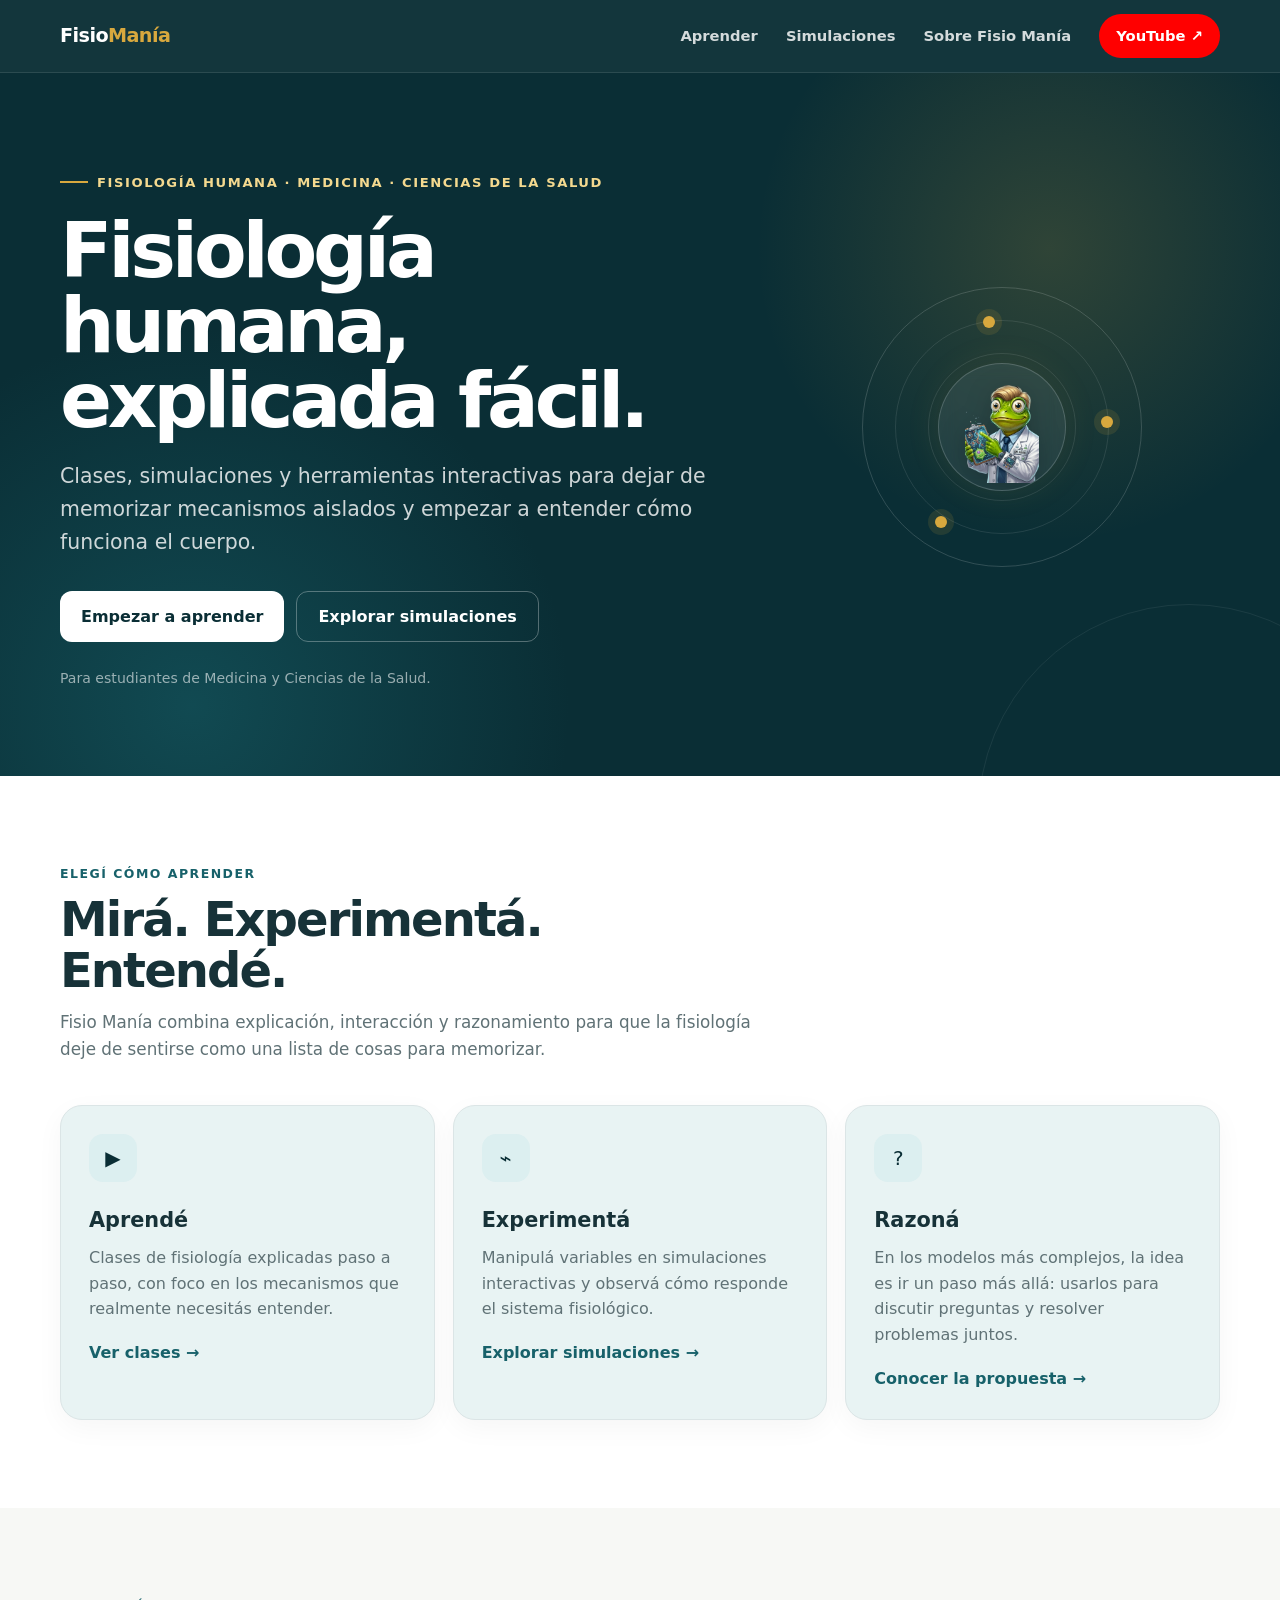
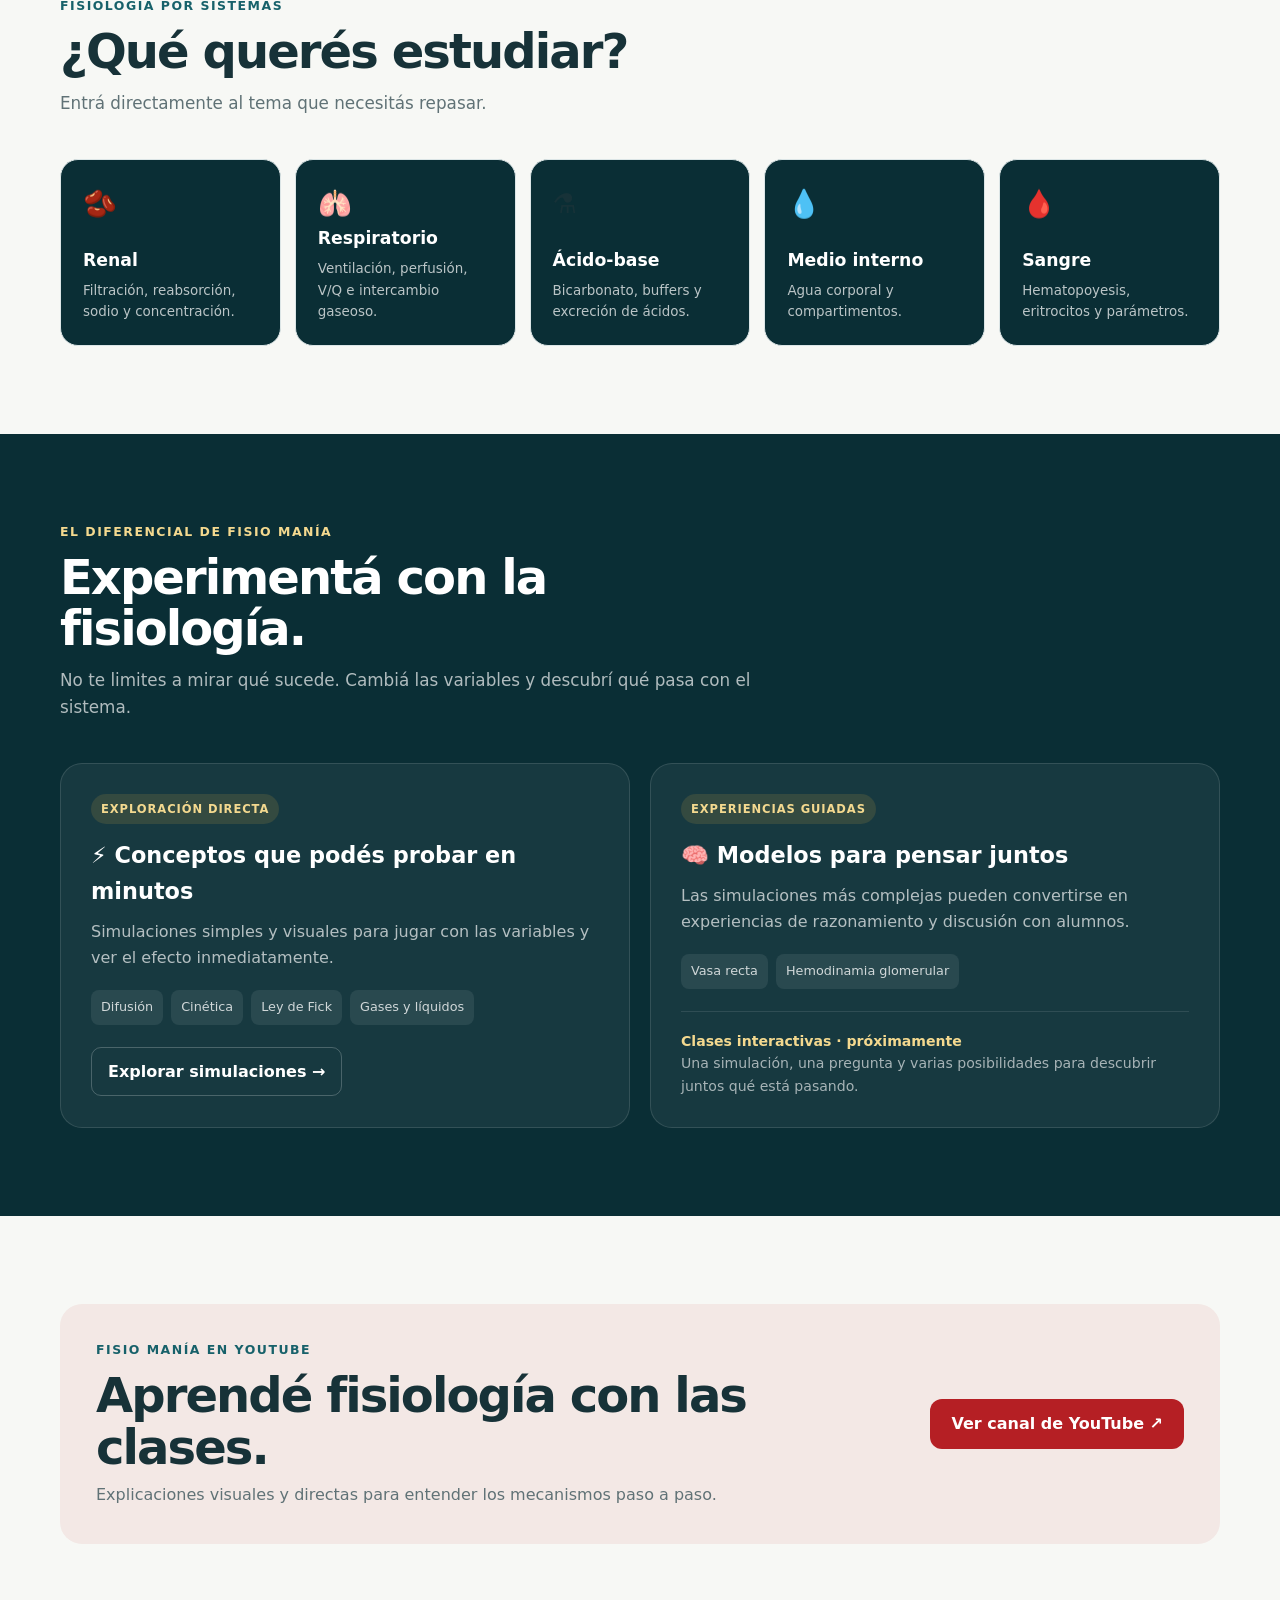
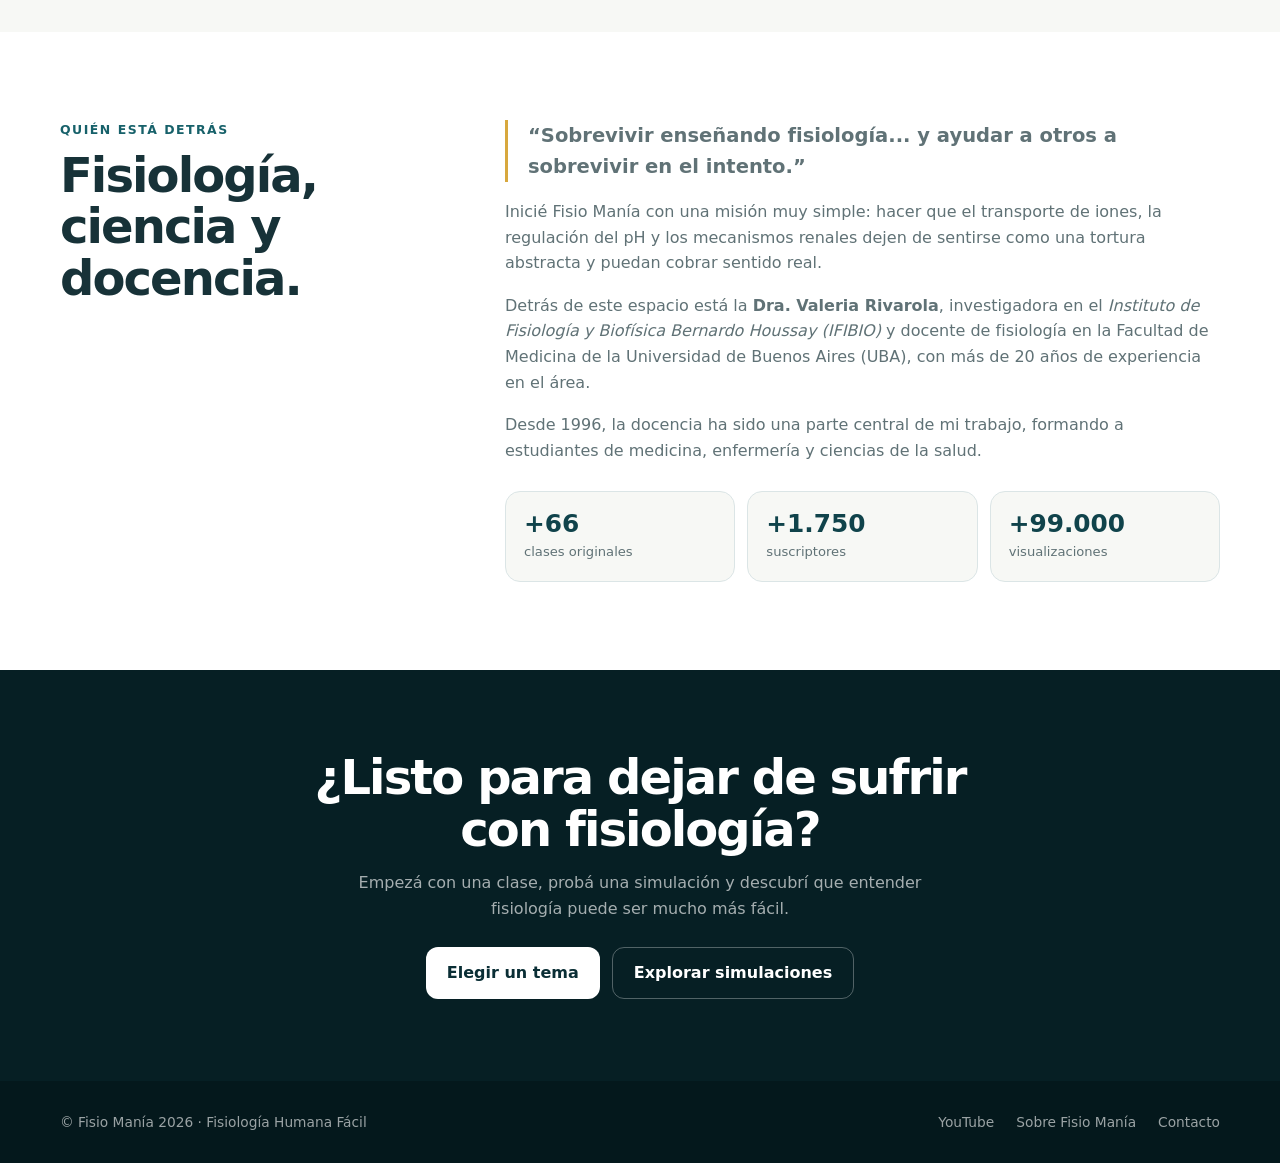
==== index.html @ 417d6858 "Update index.html" ====
<!DOCTYPE html>
<html lang="es">
<head>
    <meta charset="UTF-8">
    <meta name="viewport" content="width=device-width, initial-scale=1.0">
    <meta name="description" content="Fisio Manía: fisiología humana explicada fácil. Clases, simulaciones interactivas y recursos para estudiantes de Medicina y Ciencias de la Salud.">
    <meta name="theme-color" content="#0a2e35">
    <link rel="canonical" href="https://fisiomania.com.ar/index.html">
    <link rel="icon" type="image/x-icon" href="assets/favicon.ico">
    <title>Fisio Manía | Fisiología Humana Fácil</title>

    <style>
        :root {
            --teal-950: #061f24;
            --teal-900: #0a2e35;
            --teal-800: #10434b;
            --teal-700: #17616a;
            --teal-100: #dceff0;
            --cream: #f7f8f5;
            --white: #ffffff;
            --ink: #173238;
            --muted: #607276;
            --line: #dbe5e6;
            --accent: #d8a83e;
            --accent-soft: #f6e8bf;
            --radius: 22px;
            --shadow: 0 16px 45px rgba(6,31,36,.10);
        }

        * { box-sizing: border-box; }

        html { scroll-behavior: smooth; }

        body {
            margin: 0;
            font-family: Inter, ui-sans-serif, system-ui, -apple-system, BlinkMacSystemFont, "Segoe UI", sans-serif;
            color: var(--ink);
            background: var(--cream);
            line-height: 1.6;
        }

        a { color: inherit; text-decoration: none; }

        img {
            display: block;
            max-width: 100%;
            height: auto;
        }

        .container {
            width: min(1160px, calc(100% - 40px));
            margin-inline: auto;
        }

        /* NAV */
        .nav {
            position: sticky;
            top: 0;
            z-index: 100;
            background: rgba(10,46,53,.96);
            border-bottom: 1px solid rgba(255,255,255,.10);
            backdrop-filter: blur(12px);
        }

        .nav-inner {
            min-height: 72px;
            display: flex;
            align-items: center;
            justify-content: space-between;
            gap: 24px;
        }

        .brand {
            color: white;
            font-size: 1.2rem;
            font-weight: 800;
            letter-spacing: -.03em;
        }

        .brand span { color: var(--accent); }

        .nav-links {
            display: flex;
            align-items: center;
            gap: 28px;
            color: rgba(255,255,255,.82);
            font-size: .92rem;
            font-weight: 600;
        }

        .nav-links a:hover { color: white; }

        .nav-cta {
            padding: 10px 17px;
    border-radius: 999px;
    background: #FF0000;
    color: white !important;
    font-weight: 700;
        }

        .nav-toggle {
            display: none;
            border: 1px solid rgba(255,255,255,.25);
            background: transparent;
            color: white;
            border-radius: 10px;
            padding: 8px 12px;
            font-weight: 700;
            cursor: pointer;
        }

        /* HERO */
        .hero {
            position: relative;
            overflow: hidden;
            color: white;
            background:
                radial-gradient(circle at 82% 25%, rgba(216,168,62,.18), transparent 25%),
                radial-gradient(circle at 15% 90%, rgba(23,97,106,.55), transparent 30%),
                var(--teal-900);
            padding: 92px 0 86px;
        }

        .hero::after {
            content: "";
            position: absolute;
            width: 420px;
            height: 420px;
            border: 1px solid rgba(255,255,255,.07);
            border-radius: 50%;
            right: -120px;
            bottom: -250px;
        }

        .hero-grid {
            position: relative;
            z-index: 1;
            display: grid;
            grid-template-columns: 1.2fr .8fr;
            align-items: center;
            gap: 70px;
        }

        .eyebrow {
            display: inline-flex;
            align-items: center;
            gap: 9px;
            color: #f4d98f;
            font-size: .82rem;
            font-weight: 800;
            letter-spacing: .12em;
            text-transform: uppercase;
            margin-bottom: 20px;
        }

        .eyebrow::before {
            content: "";
            width: 28px;
            height: 2px;
            background: var(--accent);
        }

        h1 {
            margin: 0 0 22px;
            max-width: 720px;
            font-size: clamp(2.7rem, 6vw, 5.2rem);
            line-height: .98;
            letter-spacing: -.055em;
        }

        .hero-lead {
            max-width: 650px;
            margin: 0 0 32px;
            color: rgba(255,255,255,.80);
            font-size: clamp(1.05rem, 2vw, 1.28rem);
        }

        .hero-actions {
            display: flex;
            flex-wrap: wrap;
            gap: 12px;
        }

        .btn {
            display: inline-flex;
            justify-content: center;
            align-items: center;
            min-height: 48px;
            padding: 12px 21px;
            border-radius: 12px;
            font-weight: 800;
            transition: transform .2s ease, background .2s ease, border-color .2s ease;
        }

        .btn:hover { transform: translateY(-2px); }

        .btn-primary {
            background: white;
            color: var(--teal-900);
        }

        .btn-secondary {
            color: white;
            border: 1px solid rgba(255,255,255,.30);
        }

        .hero-note {
            margin-top: 25px;
            color: rgba(255,255,255,.58);
            font-size: .88rem;
        }

        .hero-visual {
            min-height: 310px;
            display: grid;
            place-items: center;
        }

        .hero-orbit {
            width: 280px;
            height: 280px;
            position: relative;
            border: 1px solid rgba(255,255,255,.16);
            border-radius: 50%;
            display: grid;
            place-items: center;
        }

        .hero-orbit::before,
        .hero-orbit::after {
            content: "";
            position: absolute;
            border: 1px solid rgba(255,255,255,.10);
            border-radius: 50%;
        }

        .hero-orbit::before { inset: 32px; }
        .hero-orbit::after { inset: 65px; }

        .hero-core {
            width: 128px;
            height: 128px;
            border-radius: 50%;
            display: grid;
            place-items: center;
            overflow: hidden;
            background: rgba(255,255,255,.08);
            border: 1px solid rgba(255,255,255,.18);
            backdrop-filter: blur(8px);
            box-shadow: 0 0 35px rgba(216,168,62,.10);
        }

        .hero-core img {
            width: 112px;
            height: 112px;
            object-fit: contain;
            object-position: 50% 42%;
            filter: drop-shadow(0 5px 12px rgba(0,0,0,.20));
        }

        .dot {
            position: absolute;
            width: 12px;
            height: 12px;
            border-radius: 50%;
            background: var(--accent);
            box-shadow: 0 0 0 7px rgba(216,168,62,.12);
        }

        .dot-1 { top: 28px; left: 120px; }
        .dot-2 { right: 28px; top: 128px; }
        .dot-3 { bottom: 38px; left: 72px; }

        /* SECTIONS */
        .section { padding: 88px 0; }

        .section-alt { background: white; }

        .section-head {
            max-width: 700px;
            margin-bottom: 42px;
        }

        .section-kicker {
            color: var(--teal-700);
            font-size: .78rem;
            font-weight: 900;
            letter-spacing: .12em;
            text-transform: uppercase;
            margin-bottom: 10px;
        }

        h2 {
            margin: 0 0 12px;
            font-size: clamp(2rem, 4vw, 3rem);
            line-height: 1.08;
            letter-spacing: -.04em;
        }

        .section-intro {
            margin: 0;
            color: var(--muted);
            font-size: 1.05rem;
        }

        /* THREE PATHS */
        .paths {
            display: grid;
            grid-template-columns: repeat(3, 1fr);
            gap: 18px;
        }

        .path {
            padding: 28px;
            border: 1px solid var(--line);
            background: #e8f3f3;
            border-radius: var(--radius);
            box-shadow: 0 8px 28px rgba(6,31,36,.04);
        }

        .path-icon {
            width: 48px;
            height: 48px;
            border-radius: 14px;
            display: grid;
            place-items: center;
            margin-bottom: 22px;
            background: var(--teal-100);
            color: var(--teal-900);
            font-size: 1.25rem;
        }

        .path h3 {
            margin: 0 0 8px;
            font-size: 1.3rem;
        }

        .path p {
            margin: 0 0 18px;
            color: var(--muted);
        }

        .text-link {
            color: var(--teal-700);
            font-weight: 800;
        }

        .text-link::after { content: "  →"; }

        /* TOPICS */
        .topic-grid {
            display: grid;
            grid-template-columns: repeat(5, 1fr);
            gap: 14px;
        }

        .topic {
            min-height: 170px;
            padding: 22px;
            display: flex;
            flex-direction: column;
            justify-content: flex-end;
            border-radius: 18px;
            border: 1px solid var(--line);
            background: #0a2e35;
            transition: transform .2s ease, border-color .2s ease;
        }

        .topic:hover {
            transform: translateY(-4px);
            border-color: var(--teal-700);
        }

        .topic-symbol {
            font-size: 1.7rem;
            margin-bottom: auto;
        }

       .topic h3 {
    margin: 0 0 5px;
    font-size: 1.08rem;
    color: white;
}

.topic p {
    margin: 0;
    color: rgba(255,255,255,.72);
    font-size: .84rem;
}
        /* SIMULATIONS */
        .sim-section {
            color: white;
            background: var(--teal-900);
        }

        .sim-section .section-kicker { color: #f4d98f; }
        .sim-section .section-intro { color: rgba(255,255,255,.68); }

        .sim-grid {
            display: grid;
            grid-template-columns: 1fr 1fr;
            gap: 20px;
        }

        .sim-panel {
            padding: 30px;
            border: 1px solid rgba(255,255,255,.12);
            border-radius: var(--radius);
            background: rgba(255,255,255,.055);
        }

        .sim-label {
            display: inline-block;
            margin-bottom: 14px;
            padding: 6px 10px;
            border-radius: 999px;
            background: rgba(216,168,62,.15);
            color: #f4d98f;
            font-size: .72rem;
            font-weight: 900;
            letter-spacing: .08em;
            text-transform: uppercase;
        }

        .sim-panel h3 { margin: 0 0 9px; font-size: 1.4rem; }

        .sim-panel p {
            color: rgba(255,255,255,.68);
            margin: 0 0 20px;
        }

        .sim-items {
            display: flex;
            flex-wrap: wrap;
            gap: 8px;
            margin-bottom: 22px;
        }

        .sim-item {
            padding: 7px 10px;
            border-radius: 8px;
            background: rgba(255,255,255,.08);
            color: rgba(255,255,255,.78);
            font-size: .8rem;
        }

        .sim-btn {
            display: inline-flex;
            padding: 11px 16px;
            border: 1px solid rgba(255,255,255,.22);
            border-radius: 10px;
            color: white;
            font-weight: 800;
        }

        .sim-btn:hover { background: rgba(255,255,255,.08); }

        .live-box {
            margin-top: 22px;
            padding-top: 18px;
            border-top: 1px solid rgba(255,255,255,.10);
            color: rgba(255,255,255,.62);
            font-size: .88rem;
        }

        .live-box strong { color: #f4d98f; }

        /* YOUTUBE */
        .youtube {
            display: grid;
            grid-template-columns: 1fr auto;
            align-items: center;
            gap: 30px;
            padding: 36px;
            border-radius: var(--radius);
            background: #f3e8e5;
        }

        .youtube h2 { margin-bottom: 8px; }

        .youtube p {
            margin: 0;
            color: var(--muted);
        }

        .yt-btn {
            background: #b51f24;
            color: white;
            white-space: nowrap;
        }

        /* ABOUT */
        .about-grid {
            display: grid;
            grid-template-columns: .7fr 1.3fr;
            gap: 60px;
            align-items: start;
        }

        .about-title {
            position: sticky;
            top: 110px;
        }

        .quote {
            margin: 0 0 22px;
            padding-left: 20px;
            border-left: 3px solid var(--accent);
            font-size: 1.22rem;
            font-weight: 700;
            color: var(--teal-900);
        }

        .about-copy p {
            color: var(--muted);
            margin: 0 0 17px;
        }

        .stats {
            display: grid;
            grid-template-columns: repeat(3, 1fr);
            gap: 12px;
            margin-top: 28px;
        }

        .stat {
            padding: 18px;
            border-radius: 15px;
            background: var(--cream);
            border: 1px solid var(--line);
        }

        .stat strong {
            display: block;
            color: var(--teal-800);
            font-size: 1.55rem;
            line-height: 1.1;
        }

        .stat span {
            color: var(--muted);
            font-size: .82rem;
        }

        /* FINAL CTA */
        .final-cta {
            padding: 82px 0;
            color: white;
            background: var(--teal-950);
            text-align: center;
        }

        .final-cta h2 { max-width: 720px; margin: 0 auto 14px; }

        .final-cta p {
            max-width: 600px;
            margin: 0 auto 26px;
            color: rgba(255,255,255,.64);
        }

        /* FOOTER */
        footer {
            padding: 30px 0;
            color: rgba(255,255,255,.60);
            background: #04181c;
            font-size: .86rem;
        }

        .footer-inner {
            display: flex;
            align-items: center;
            justify-content: space-between;
            gap: 20px;
        }

        .footer-links {
            display: flex;
            gap: 22px;
        }

        .footer-links a:hover { color: white; }

        @media (max-width: 950px) {
            .hero-grid { grid-template-columns: 1fr; gap: 30px; }
            .hero-visual { display: none; }
            .topic-grid { grid-template-columns: repeat(2, 1fr); }
            .about-grid { grid-template-columns: 1fr; gap: 30px; }
            .about-title { position: static; }
        }

        @media (max-width: 760px) {
            .container { width: min(100% - 28px, 1160px); }
            .nav-toggle { display: block; }
            .nav-links {
                display: none;
                position: absolute;
                left: 14px;
                right: 14px;
                top: 68px;
                padding: 16px;
                flex-direction: column;
                align-items: stretch;
                gap: 4px;
                border-radius: 16px;
                background: var(--teal-950);
                box-shadow: var(--shadow);
            }
            .nav-links.open { display: flex; }
            .nav-links a { padding: 12px; }
            .nav-cta { text-align: center; }
            .hero { padding: 68px 0; }
            .section { padding: 62px 0; }
            .paths, .sim-grid { grid-template-columns: 1fr; }
            .topic-grid { grid-template-columns: 1fr 1fr; }
            .youtube { grid-template-columns: 1fr; padding: 26px; }
            .stats { grid-template-columns: 1fr; }
            .footer-inner { flex-direction: column; text-align: center; }
            .footer-links { flex-wrap: wrap; justify-content: center; }
        }

        @media (max-width: 440px) {
            h1 { font-size: 2.65rem; }
            .topic-grid { grid-template-columns: 1fr; }
            .hero-actions { flex-direction: column; }
            .hero-actions .btn { width: 100%; }
        }

        @media (prefers-reduced-motion: reduce) {
            html { scroll-behavior: auto; }
            .btn, .topic { transition: none; }
        }
    </style>
</head>

<body id="page-top">

    <nav class="nav">
        <div class="container nav-inner">
            <a class="brand" href="#page-top">Fisio<span>Manía</span></a>

            <button class="nav-toggle" type="button" aria-expanded="false" aria-controls="navLinks">
                Menú
            </button>

            <div class="nav-links" id="navLinks">
                <a href="#aprender">Aprender</a>
                <a href="#simulaciones">Simulaciones</a>
                <a href="sobre-fisiomania.html">Sobre Fisio Manía</a>
                <a href="https://www.youtube.com/channel/UCHf85J5ad4OTphK9Aykw3cg" target="_blank" rel="noopener" class="nav-cta">YouTube ↗</a>
            </div>
        </div>
    </nav>

    <header class="hero">
        <div class="container hero-grid">
            <div>
                <div class="eyebrow">Fisiología humana · Medicina · Ciencias de la Salud</div>
                <h1>Fisiología humana, explicada fácil.</h1>
                <p class="hero-lead">
                    Clases, simulaciones y herramientas interactivas para dejar de memorizar mecanismos
                    aislados y empezar a entender cómo funciona el cuerpo.
                </p>

                <div class="hero-actions">
                    <a class="btn btn-primary" href="#aprender">Empezar a aprender</a>
                    <a class="btn btn-secondary" href="simulaciones.html">Explorar simulaciones</a>
                </div>

                <div class="hero-note">Para estudiantes de Medicina y Ciencias de la Salud.</div>
            </div>

            <div class="hero-visual" aria-hidden="true">
                <div class="hero-orbit">
                    <span class="dot dot-1"></span>
                    <span class="dot dot-2"></span>
                    <span class="dot dot-3"></span>
                    <div class="hero-core"><img src="assets/img/logo rana sin fondo.png" alt="Rana de Fisio Manía"></div>
                </div>
            </div>
        </div>
    </header>

    <main>

        <section class="section section-alt" id="aprender">
            <div class="container">
                <div class="section-head">
                    <div class="section-kicker">Elegí cómo aprender</div>
                    <h2>Mirá. Experimentá. Entendé.</h2>
                    <p class="section-intro">
                        Fisio Manía combina explicación, interacción y razonamiento para que la fisiología
                        deje de sentirse como una lista de cosas para memorizar.
                    </p>
                </div>

                <div class="paths">
                    <article class="path">
                        <div class="path-icon">▶</div>
                        <h3>Aprendé</h3>
                        <p>Clases de fisiología explicadas paso a paso, con foco en los mecanismos que realmente necesitás entender.</p>
                        <a class="text-link" href="#clases">Ver clases</a>
                    </article>

                    <article class="path">
                        <div class="path-icon">⌁</div>
                        <h3>Experimentá</h3>
                        <p>Manipulá variables en simulaciones interactivas y observá cómo responde el sistema fisiológico.</p>
                        <a class="text-link" href="simulaciones.html">Explorar simulaciones</a>
                    </article>

                    <article class="path">
                        <div class="path-icon">?</div>
                        <h3>Razoná</h3>
                        <p>En los modelos más complejos, la idea es ir un paso más allá: usarlos para discutir preguntas y resolver problemas juntos.</p>
                        <a class="text-link" href="#interactivas">Conocer la propuesta</a>
                    </article>
                </div>
            </div>
        </section>

        <section class="section" id="temas">
            <div class="container">
                <div class="section-head">
                    <div class="section-kicker">Fisiología por sistemas</div>
                    <h2>¿Qué querés estudiar?</h2>
                    <p class="section-intro">Entrá directamente al tema que necesitás repasar.</p>
                </div>

                <div class="topic-grid">
                    <a class="topic" href="renal.html">
                        <div class="topic-symbol">🫘</div>
                        <h3>Renal</h3>
                        <p>Filtración, reabsorción, sodio y concentración.</p>
                    </a>

                    <a class="topic" href="respiratorio.html">
                        <div class="topic-symbol">🫁</div>
                        <h3>Respiratorio</h3>
                        <p>Ventilación, perfusión, V/Q e intercambio gaseoso.</p>
                    </a>

                    <a class="topic" href="regulacion-ph.html">
                        <div class="topic-symbol">⚗</div>
                        <h3>Ácido-base</h3>
                        <p>Bicarbonato, buffers y excreción de ácidos.</p>
                    </a>

                    <a class="topic" href="medio-interno.html">
                        <div class="topic-symbol">💧</div>
                        <h3>Medio interno</h3>
                        <p>Agua corporal y compartimentos.</p>
                    </a>

                    <a class="topic" href="sangre.html">
                        <div class="topic-symbol">🩸</div>
                        <h3>Sangre</h3>
                        <p>Hematopoyesis, eritrocitos y parámetros.</p>
                    </a>
                </div>
            </div>
        </section>

        <section class="section sim-section" id="simulaciones">
            <div class="container">
                <div class="section-head">
                    <div class="section-kicker">El diferencial de Fisio Manía</div>
                    <h2>Experimentá con la fisiología.</h2>
                    <p class="section-intro">
                        No te limites a mirar qué sucede. Cambiá las variables y descubrí qué pasa con el sistema.
                    </p>
                </div>

                <div class="sim-grid">
                    <article class="sim-panel">
                        <span class="sim-label">Exploración directa</span>
                        <h3>⚡ Conceptos que podés probar en minutos</h3>
                        <p>Simulaciones simples y visuales para jugar con las variables y ver el efecto inmediatamente.</p>

                        <div class="sim-items">
                            <span class="sim-item">Difusión</span>
                            <span class="sim-item">Cinética</span>
                            <span class="sim-item">Ley de Fick</span>
                            <span class="sim-item">Gases y líquidos</span>
                        </div>

                        <a class="sim-btn" href="simulaciones.html">Explorar simulaciones →</a>
                    </article>

                    <article class="sim-panel" id="interactivas">
                        <span class="sim-label">Experiencias guiadas</span>
                        <h3>🧠 Modelos para pensar juntos</h3>
                        <p>Las simulaciones más complejas pueden convertirse en experiencias de razonamiento y discusión con alumnos.</p>

                        <div class="sim-items">
                            <span class="sim-item">Vasa recta</span>
                            <span class="sim-item">Hemodinamia glomerular</span>
                        </div>

                        <div class="live-box">
                            <strong>Clases interactivas · próximamente</strong><br>
                            Una simulación, una pregunta y varias posibilidades para descubrir juntos qué está pasando.
                        </div>
                    </article>
                </div>
            </div>
        </section>

        <section class="section" id="clases">
            <div class="container">
                <div class="youtube">
                    <div>
                        <div class="section-kicker">Fisio Manía en YouTube</div>
                        <h2>Aprendé fisiología con las clases.</h2>
                        <p>Explicaciones visuales y directas para entender los mecanismos paso a paso.</p>
                    </div>
                    <a class="btn yt-btn" href="https://www.youtube.com/channel/UCHf85J5ad4OTphK9Aykw3cg" target="_blank" rel="noopener">
                        Ver canal de YouTube ↗
                    </a>
                </div>
            </div>
        </section>

        <section class="section section-alt" id="sobre-fisio">
            <div class="container about-grid">
                <div class="about-title">
                    <div class="section-kicker">Quién está detrás</div>
                    <h2>Fisiología, ciencia y docencia.</h2>
                </div>

                <div class="about-copy">
                    <p class="quote">
                        “Sobrevivir enseñando fisiología... y ayudar a otros a sobrevivir en el intento.”
                    </p>

                    <p>
                        Inicié Fisio Manía con una misión muy simple: hacer que el transporte de iones,
                        la regulación del pH y los mecanismos renales dejen de sentirse como una tortura abstracta
                        y puedan cobrar sentido real.
                    </p>

                    <p>
                        Detrás de este espacio está la <strong>Dra. Valeria Rivarola</strong>, investigadora
                        en el <em>Instituto de Fisiología y Biofísica Bernardo Houssay (IFIBIO)</em> y docente
                        de fisiología en la Facultad de Medicina de la Universidad de Buenos Aires (UBA),
                        con más de 20 años de experiencia en el área.
                    </p>

                    <p>
                        Desde 1996, la docencia ha sido una parte central de mi trabajo, formando a estudiantes
                        de medicina, enfermería y ciencias de la salud.
                    </p>

                    <div class="stats" aria-label="Fisio Manía en números">
                        <div class="stat">
                            <strong>+66</strong>
                            <span>clases originales</span>
                        </div>
                        <div class="stat">
                            <strong>+1.750</strong>
                            <span>suscriptores</span>
                        </div>
                        <div class="stat">
                            <strong>+99.000</strong>
                            <span>visualizaciones</span>
                        </div>
                    </div>
                </div>
            </div>
        </section>

        <section class="final-cta">
            <div class="container">
                <h2>¿Listo para dejar de sufrir con fisiología?</h2>
                <p>Empezá con una clase, probá una simulación y descubrí que entender fisiología puede ser mucho más fácil.</p>
                <div class="hero-actions" style="justify-content:center;">
                    <a class="btn btn-primary" href="#temas">Elegir un tema</a>
                    <a class="btn btn-secondary" href="simulaciones.html">Explorar simulaciones</a>
                </div>
            </div>
        </section>

    </main>

    <footer>
        <div class="container footer-inner">
            <div>© Fisio Manía 2026 · Fisiología Humana Fácil</div>
            <div class="footer-links">
                <a href="https://www.youtube.com/channel/UCHf85J5ad4OTphK9Aykw3cg" target="_blank" rel="noopener">YouTube</a>
                <a href="sobre-fisiomania.html">Sobre Fisio Manía</a>
                <a href="mailto:mariv@fmed.uba.ar">Contacto</a>
            </div>
        </div>
    </footer>

    <script>
        const toggle = document.querySelector('.nav-toggle');
        const links = document.querySelector('#navLinks');

        toggle.addEventListener('click', () => {
            const open = links.classList.toggle('open');
            toggle.setAttribute('aria-expanded', String(open));
        });

        links.querySelectorAll('a').forEach(link => {
            link.addEventListener('click', () => {
                links.classList.remove('open');
                toggle.setAttribute('aria-expanded', 'false');
            });
        });
    </script>

</body>
</html>
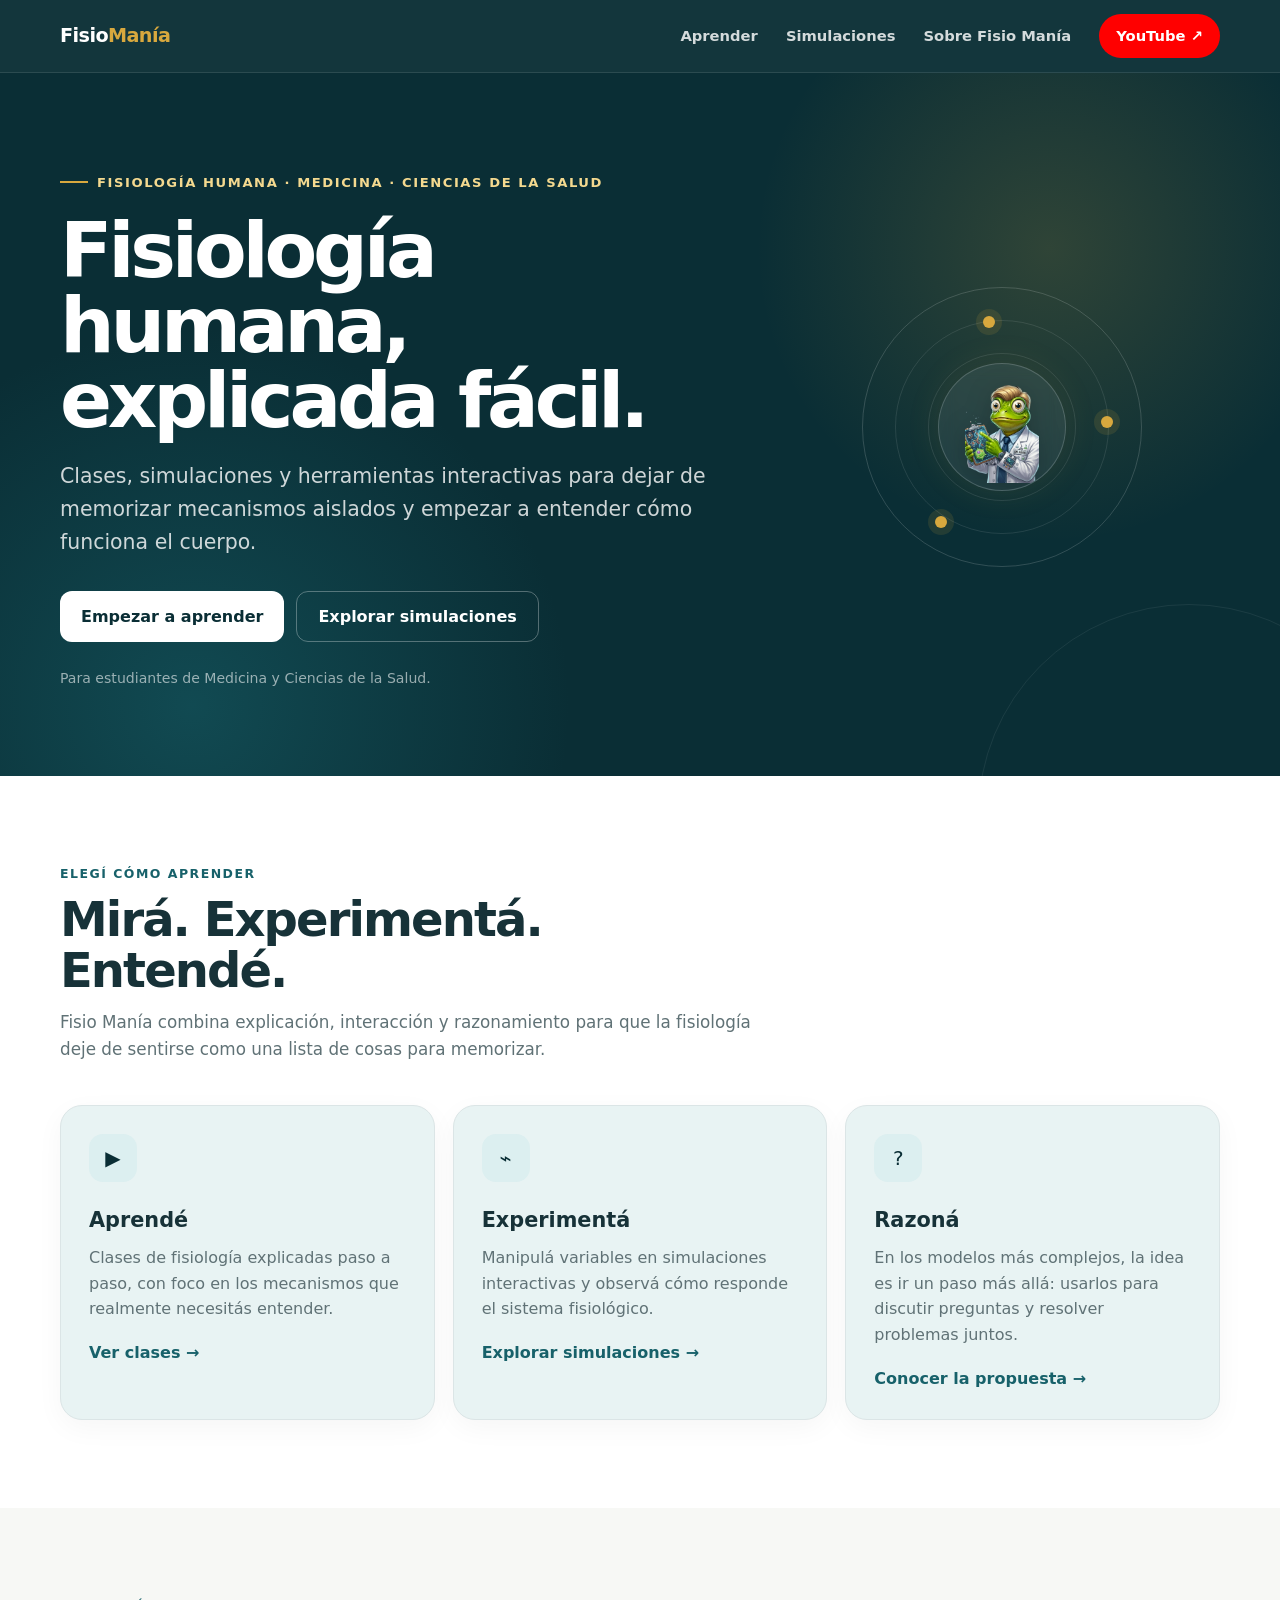
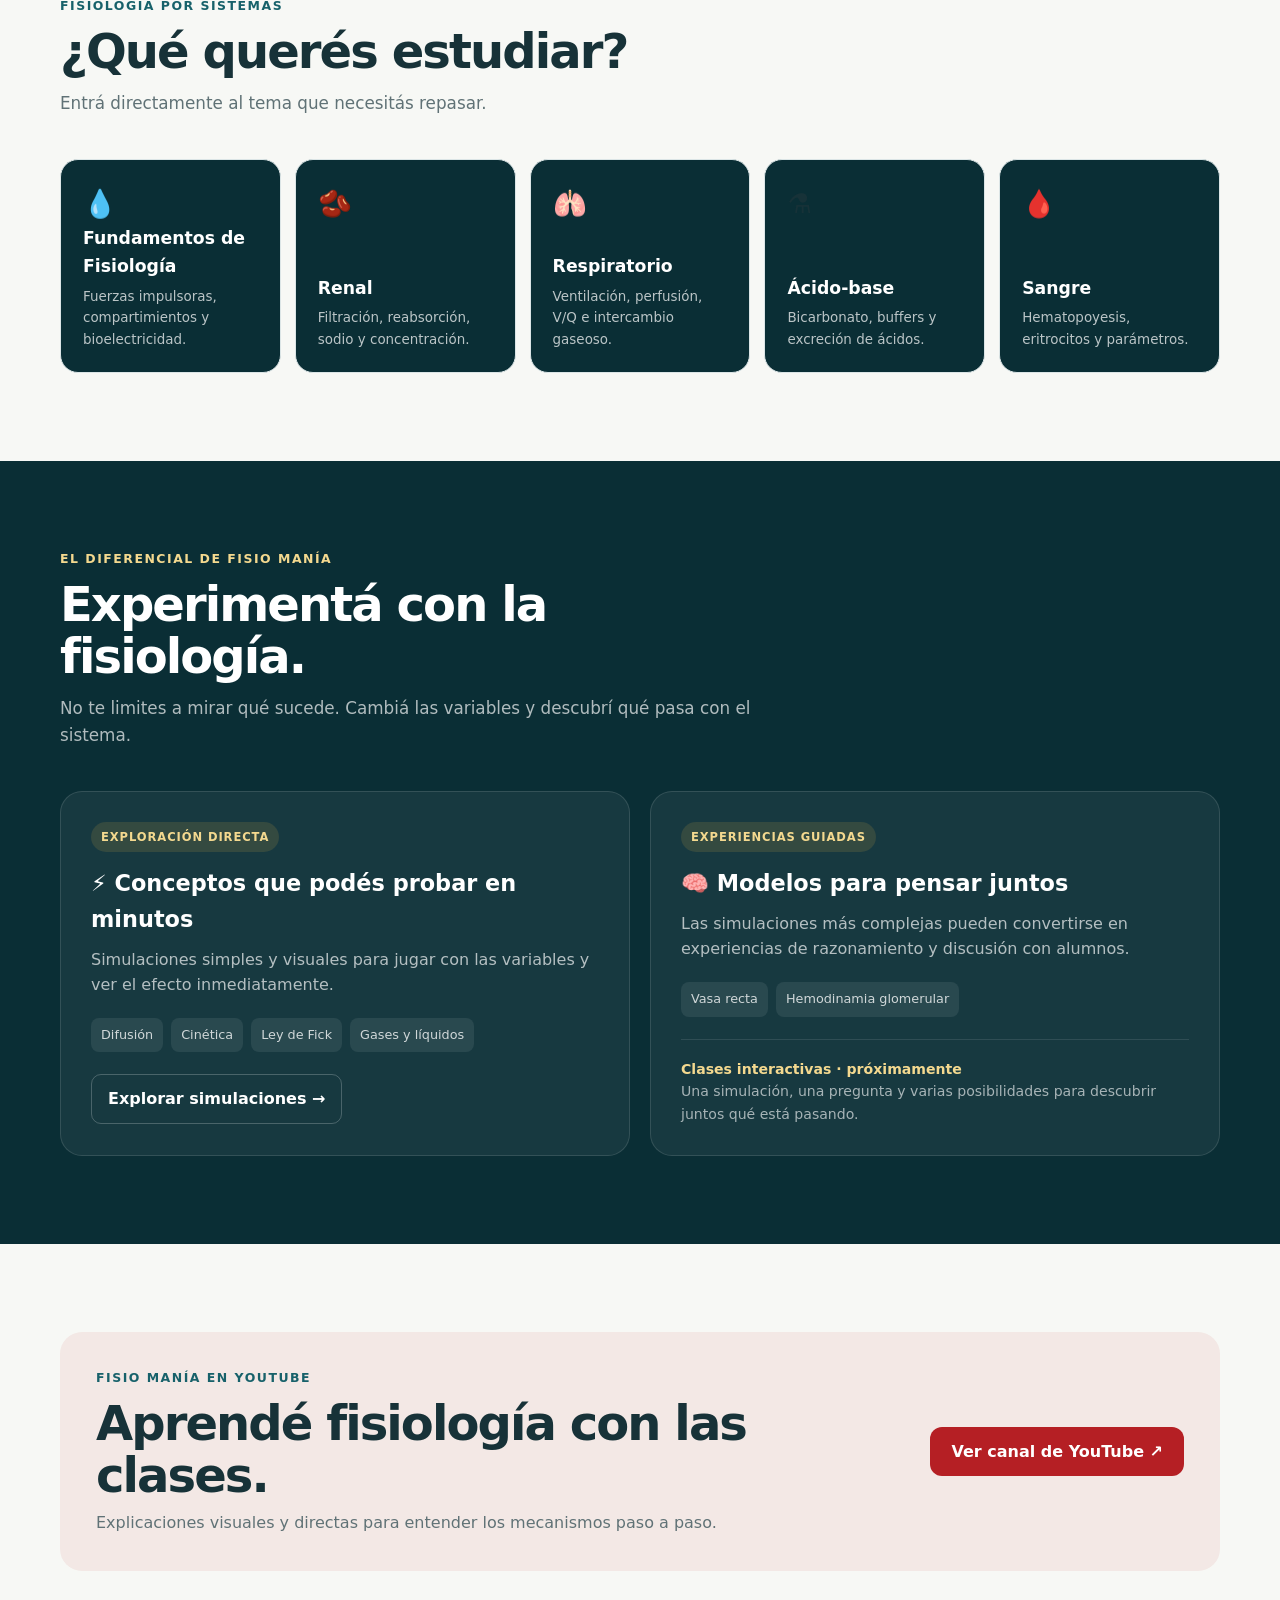
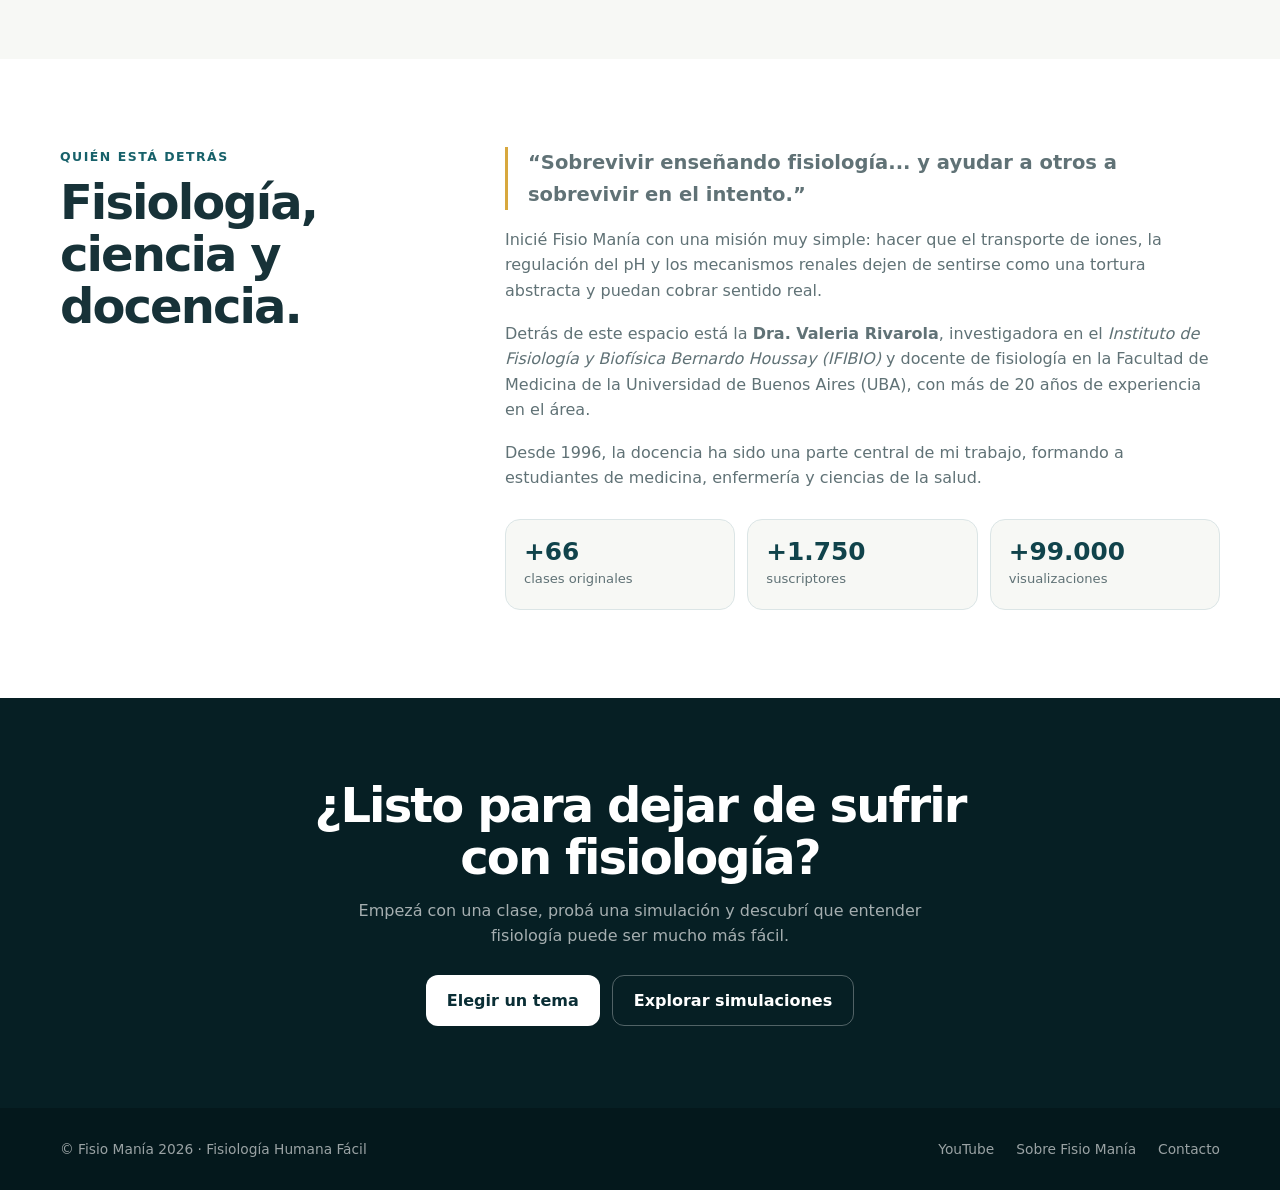
==== commit 8b76e648: "Update index.html" ====
--- a/index.html
+++ b/index.html
@@ -727,6 +727,13 @@
                 </div>
 
                 <div class="topic-grid">
+                    <a class="topic" href="medio-interno.html">
+                        <div class="topic-symbol">💧</div>
+                        <h3>Fundamentos de Fisiología</h3>
+                        <p>Fuerzas impulsoras, compartimientos y bioelectricidad.</p>
+                    </a>
+
+
                     <a class="topic" href="renal.html">
                         <div class="topic-symbol">🫘</div>
                         <h3>Renal</h3>
@@ -745,13 +752,7 @@
                         <p>Bicarbonato, buffers y excreción de ácidos.</p>
                     </a>
 
-                    <a class="topic" href="medio-interno.html">
-                        <div class="topic-symbol">💧</div>
-                        <h3>Medio interno</h3>
-                        <p>Agua corporal y compartimentos.</p>
-                    </a>
-
-                    <a class="topic" href="sangre.html">
+                                        <a class="topic" href="sangre.html">
                         <div class="topic-symbol">🩸</div>
                         <h3>Sangre</h3>
                         <p>Hematopoyesis, eritrocitos y parámetros.</p>
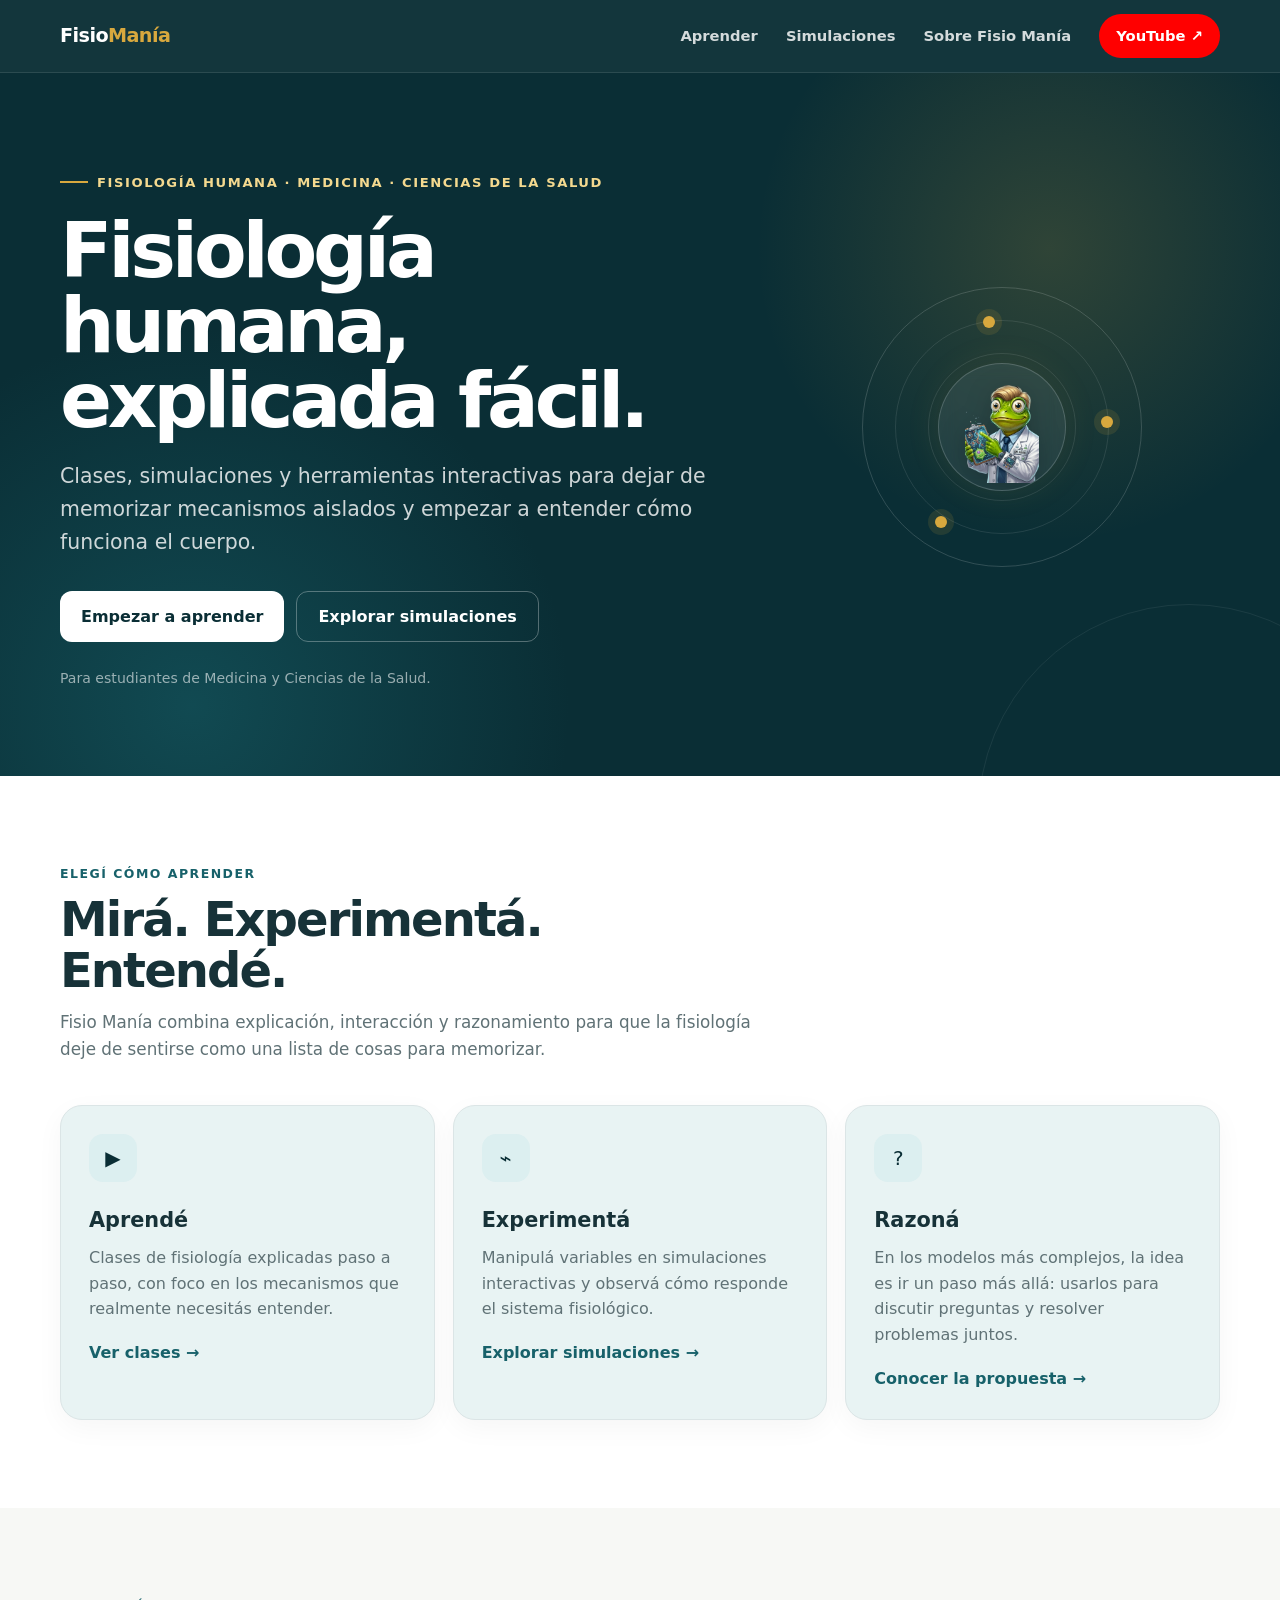
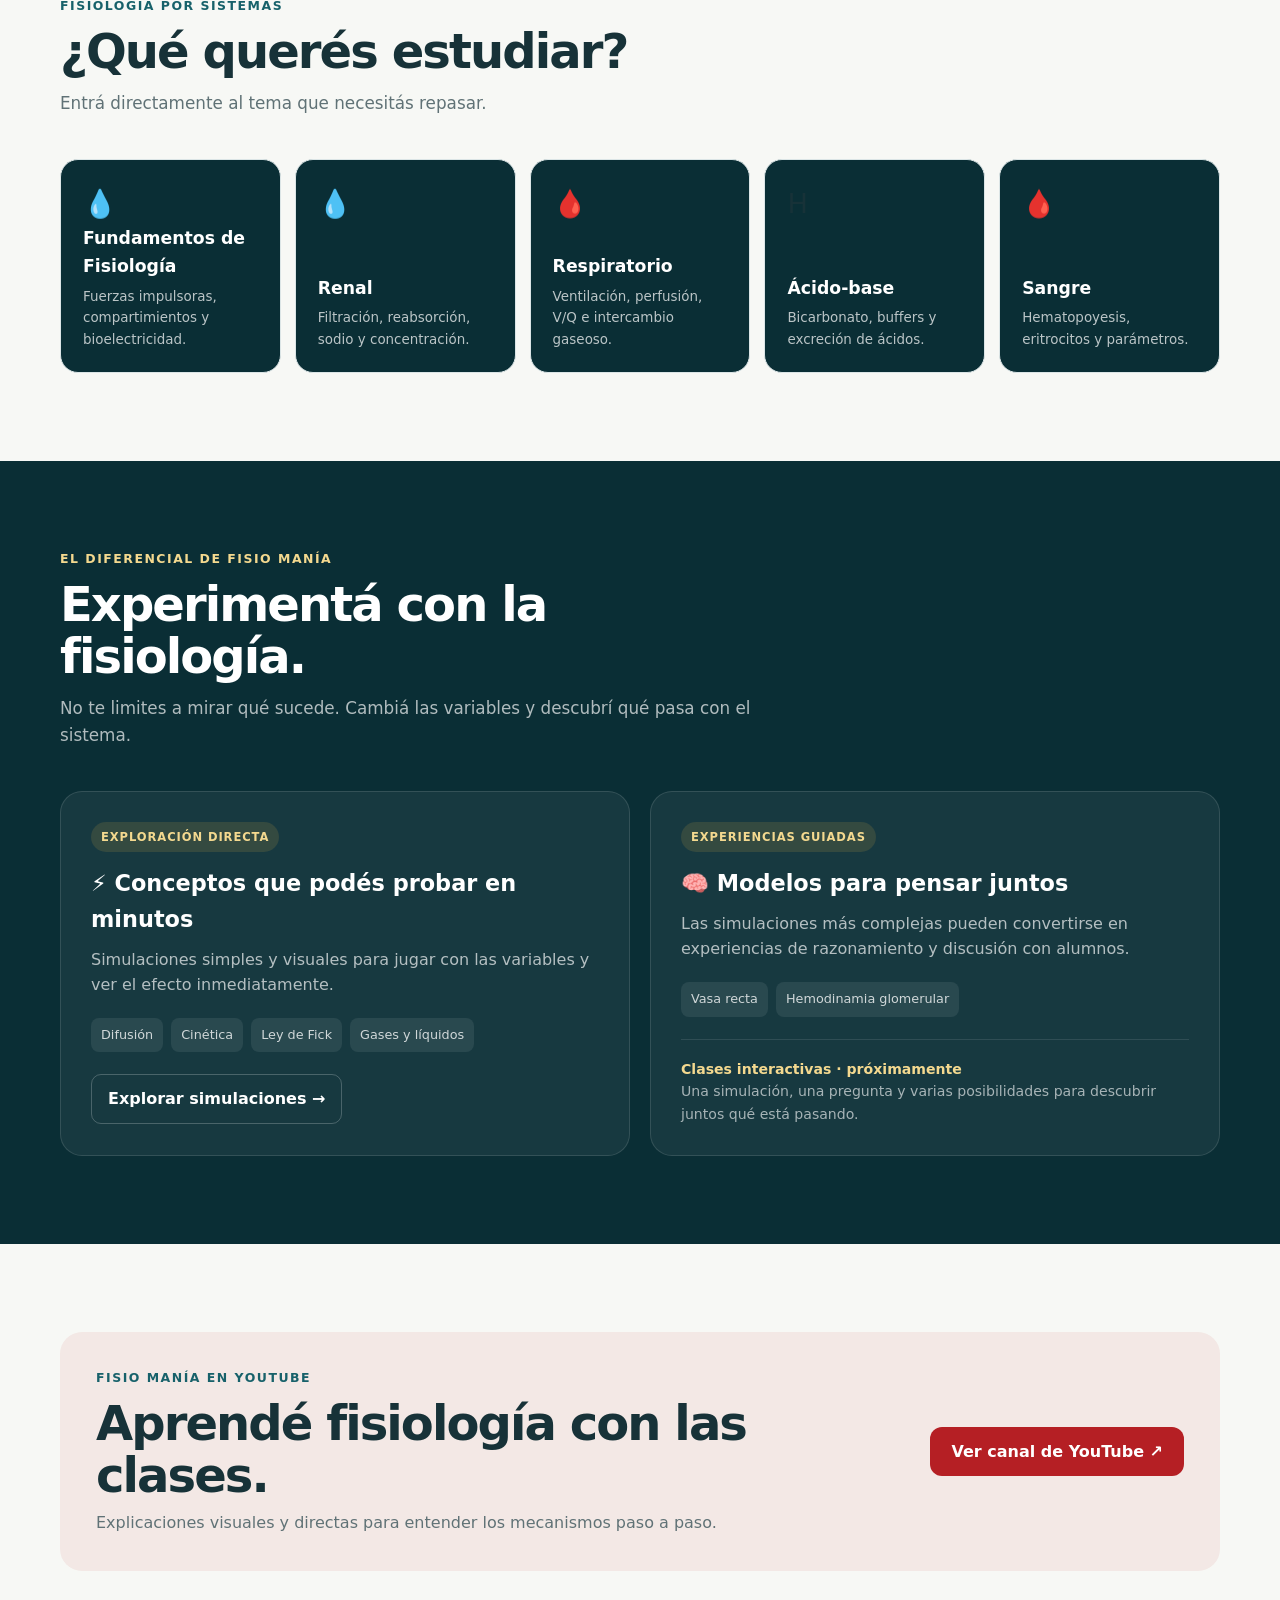
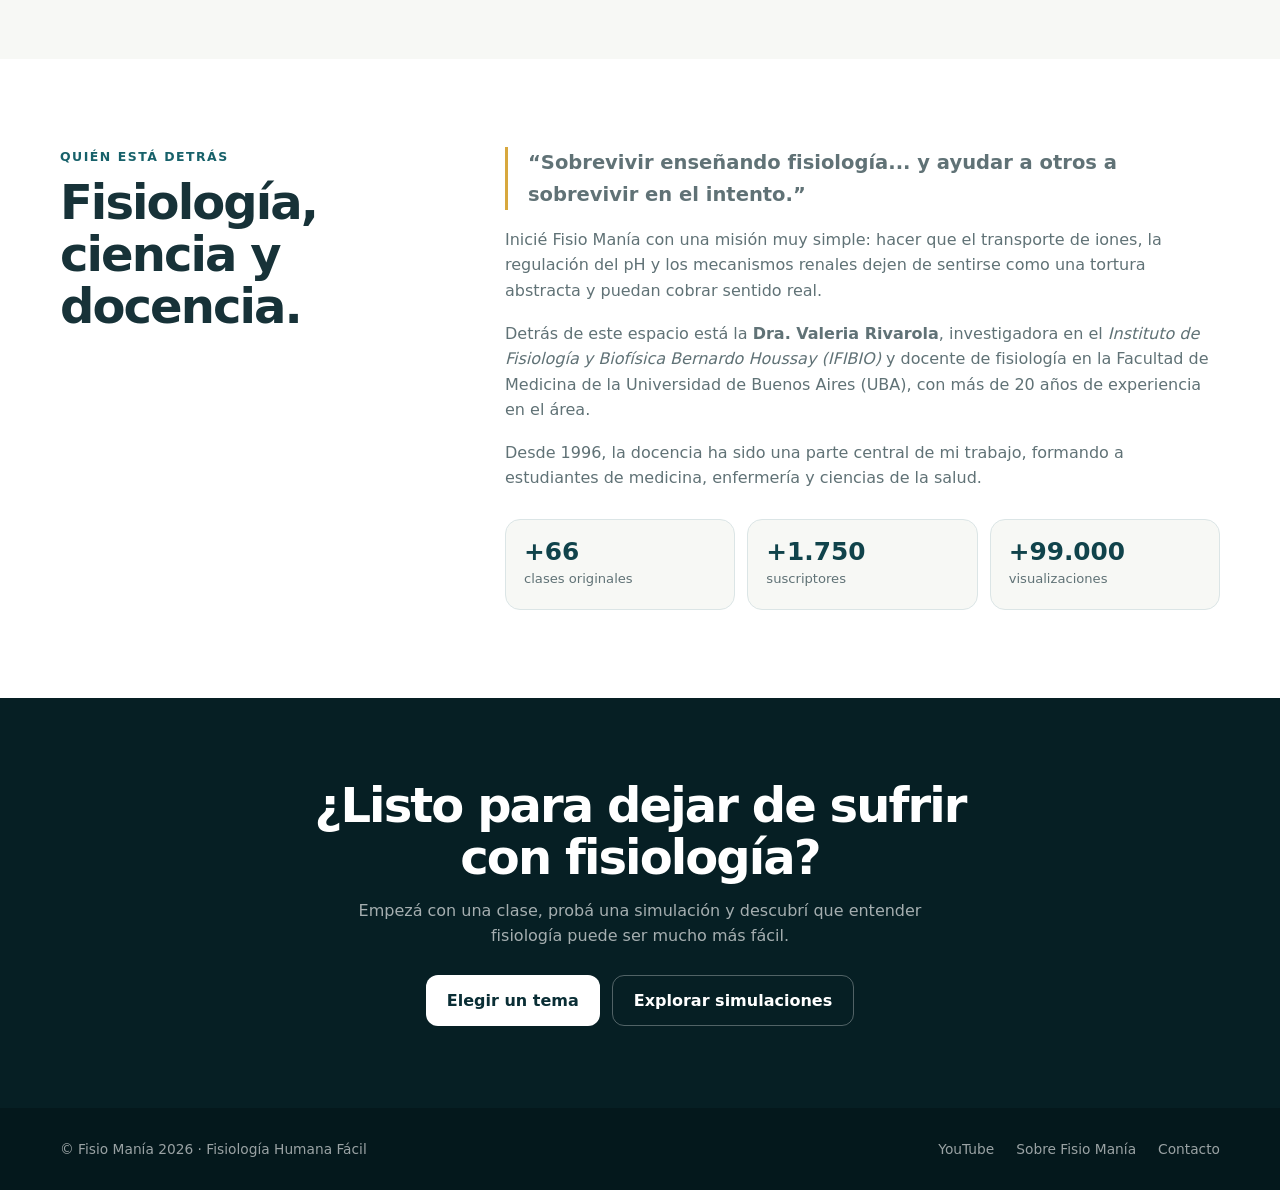
==== commit c8807147: "Update index.html" ====
--- a/index.html
+++ b/index.html
@@ -735,19 +735,19 @@
 
 
                     <a class="topic" href="renal.html">
-                        <div class="topic-symbol">🫘</div>
+                        <div class="topic-symbol">💧</div>
                         <h3>Renal</h3>
                         <p>Filtración, reabsorción, sodio y concentración.</p>
                     </a>
 
                     <a class="topic" href="respiratorio.html">
-                        <div class="topic-symbol">🫁</div>
+                        <div class="topic-symbol">🩸</div>
                         <h3>Respiratorio</h3>
                         <p>Ventilación, perfusión, V/Q e intercambio gaseoso.</p>
                     </a>
 
                     <a class="topic" href="regulacion-ph.html">
-                        <div class="topic-symbol">⚗</div>
+                        <div class="topic-symbol">H</div>
                         <h3>Ácido-base</h3>
                         <p>Bicarbonato, buffers y excreción de ácidos.</p>
                     </a>
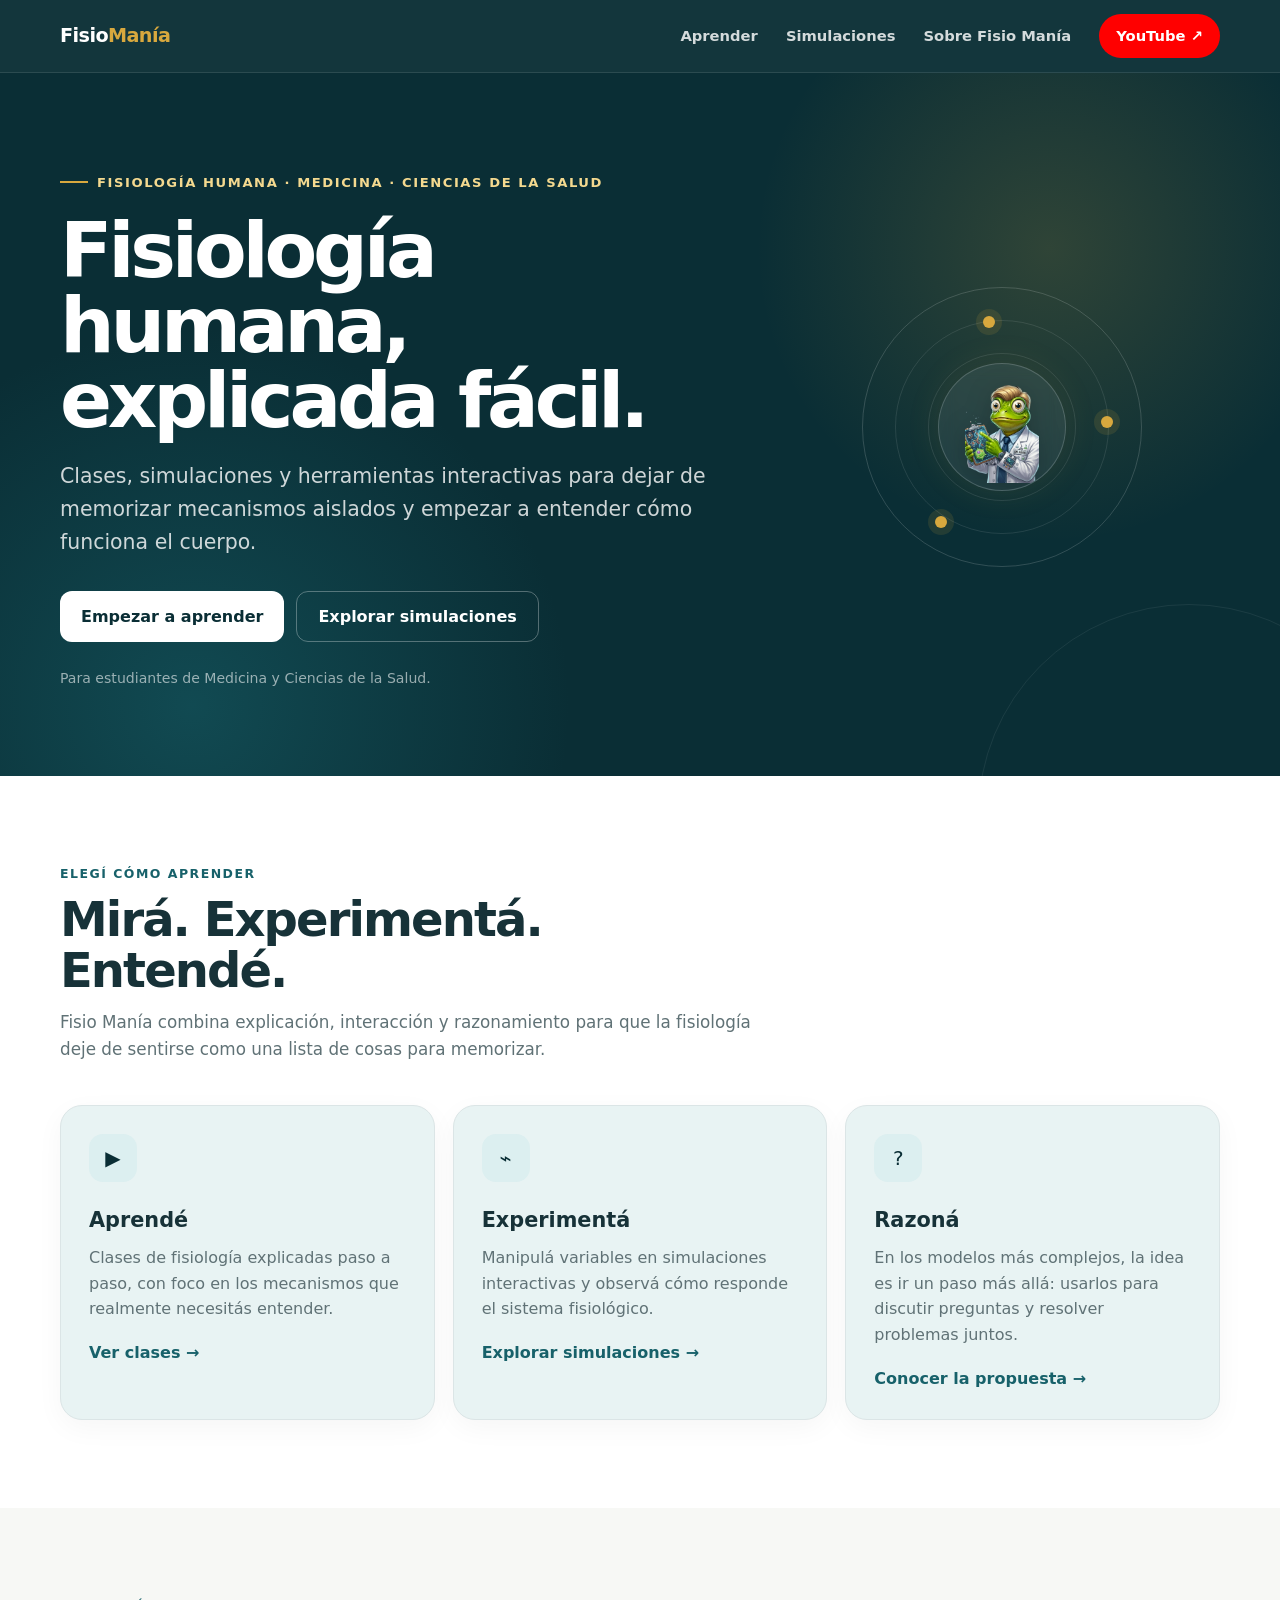
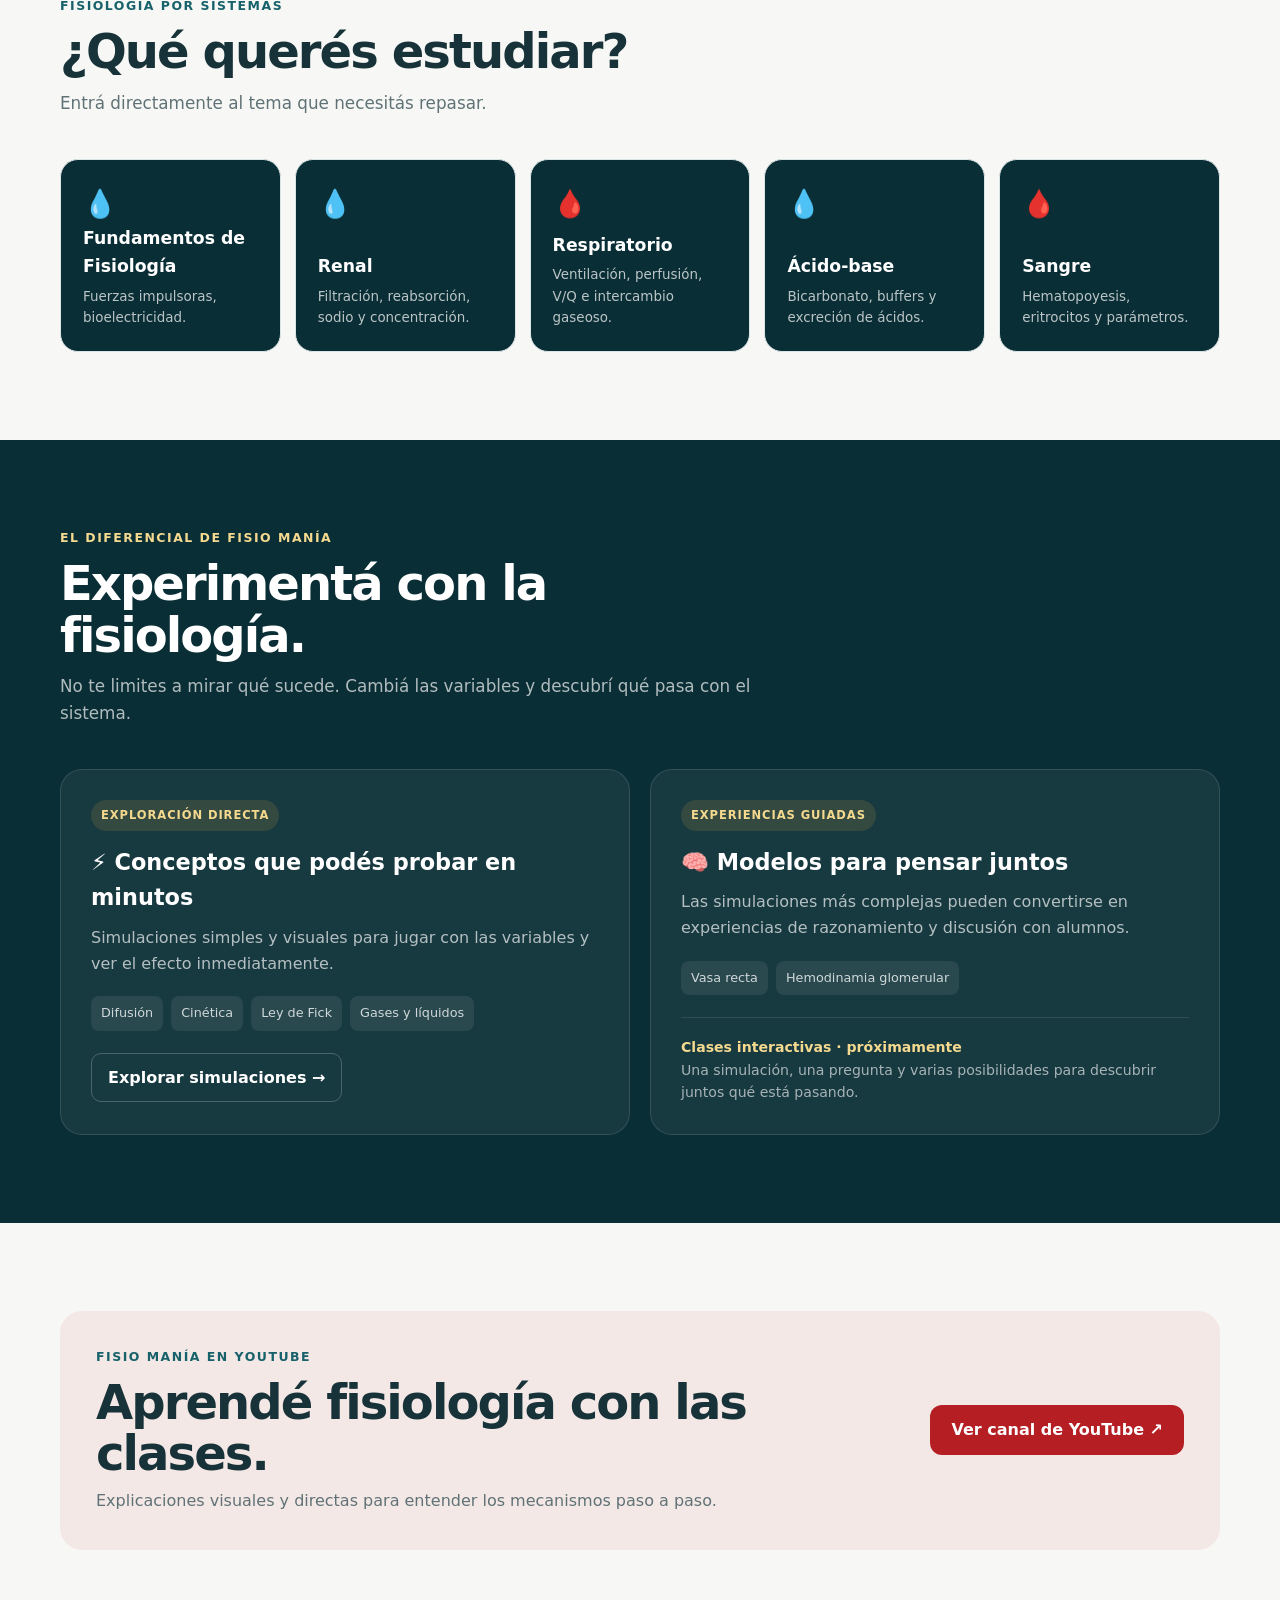
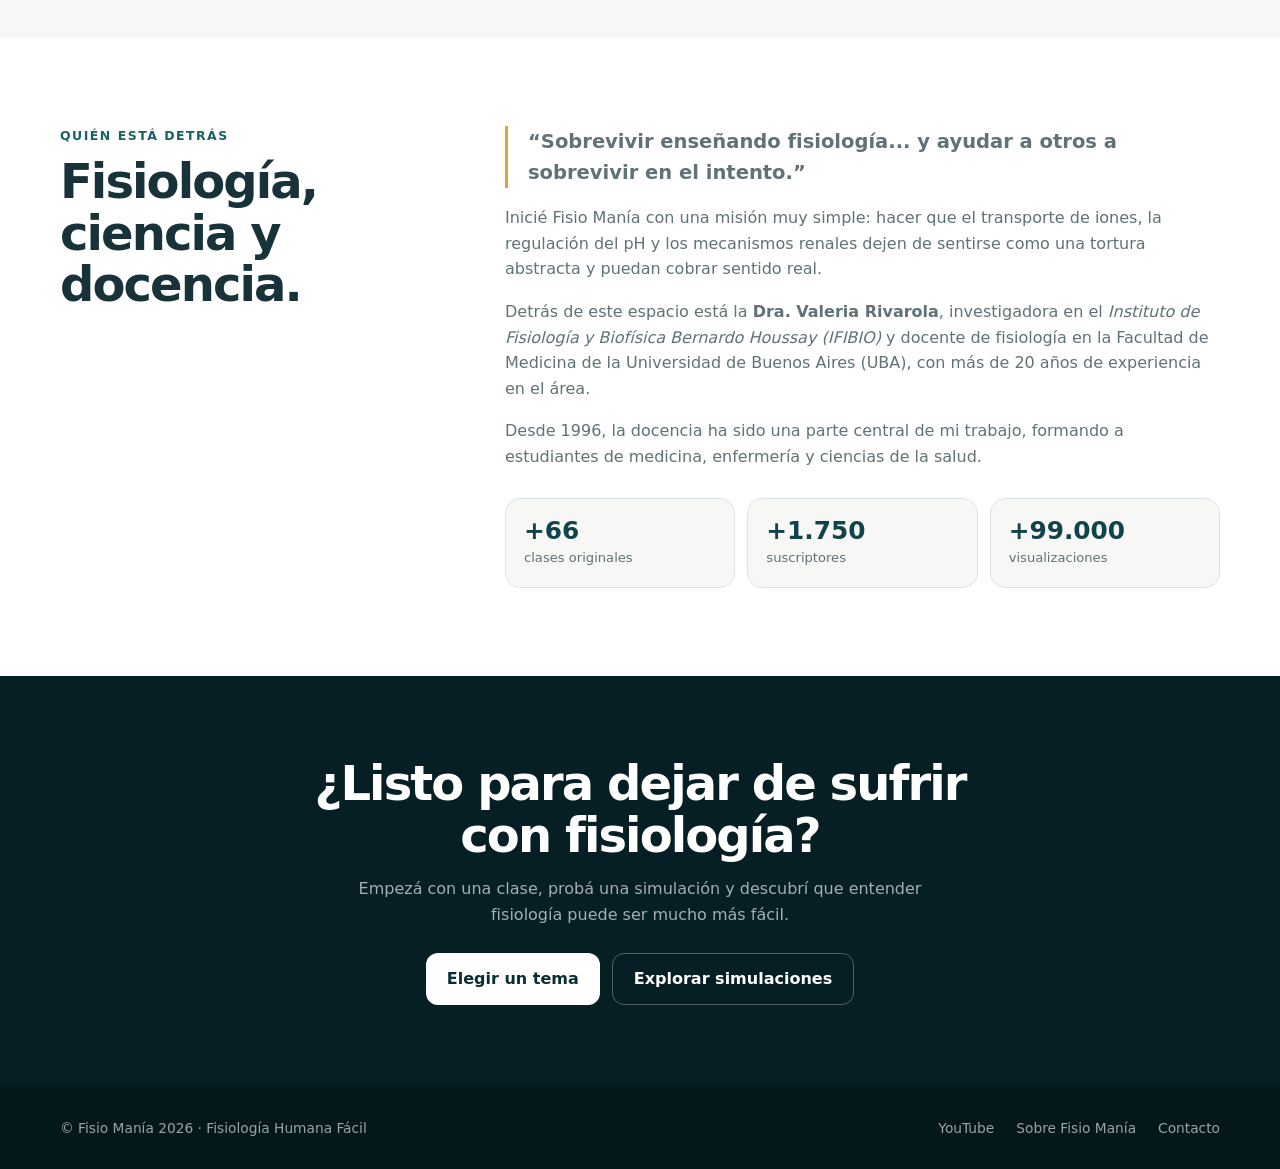
==== commit 1ba6aad6: "Update index.html" ====
--- a/index.html
+++ b/index.html
@@ -730,7 +730,7 @@
                     <a class="topic" href="medio-interno.html">
                         <div class="topic-symbol">💧</div>
                         <h3>Fundamentos de Fisiología</h3>
-                        <p>Fuerzas impulsoras, compartimientos y bioelectricidad.</p>
+                        <p>Fuerzas impulsoras, bioelectricidad.</p>
                     </a>
 
 
@@ -747,7 +747,7 @@
                     </a>
 
                     <a class="topic" href="regulacion-ph.html">
-                        <div class="topic-symbol">H</div>
+                        <div class="topic-symbol">💧</div>
                         <h3>Ácido-base</h3>
                         <p>Bicarbonato, buffers y excreción de ácidos.</p>
                     </a>
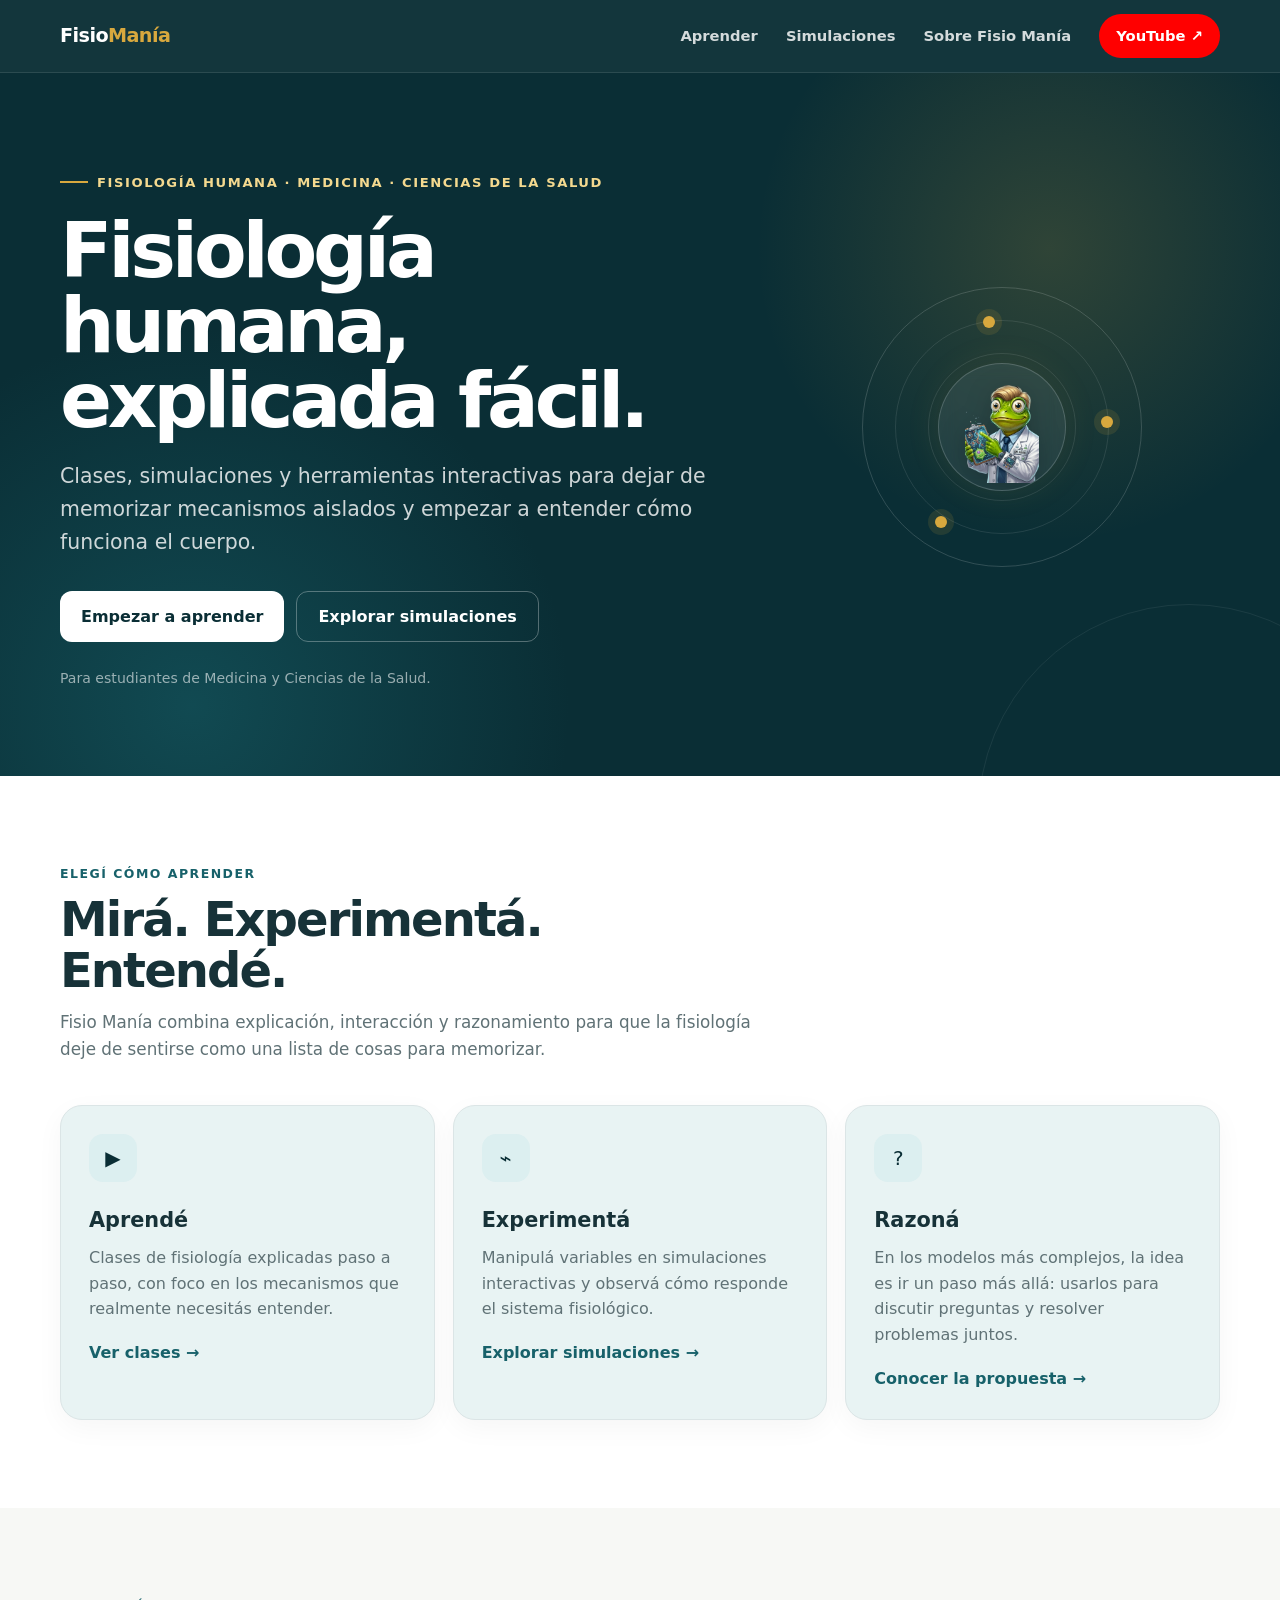
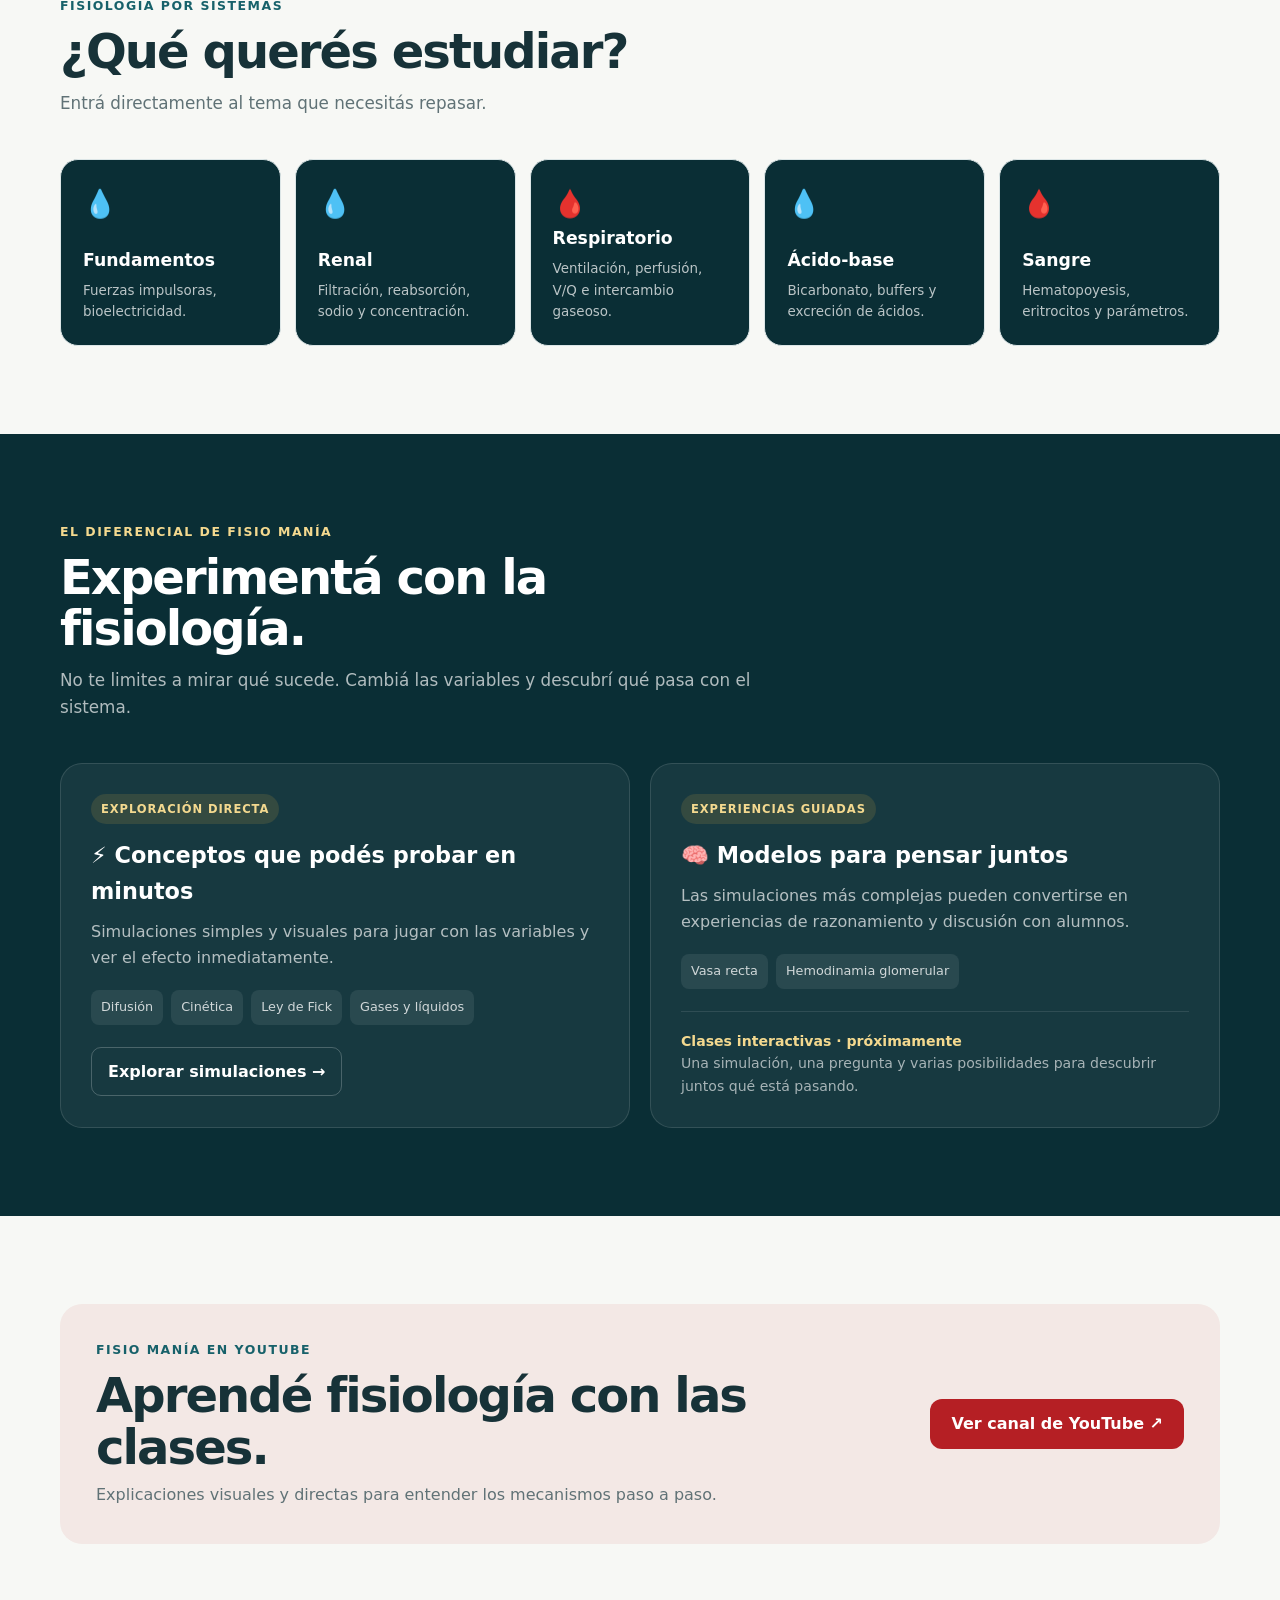
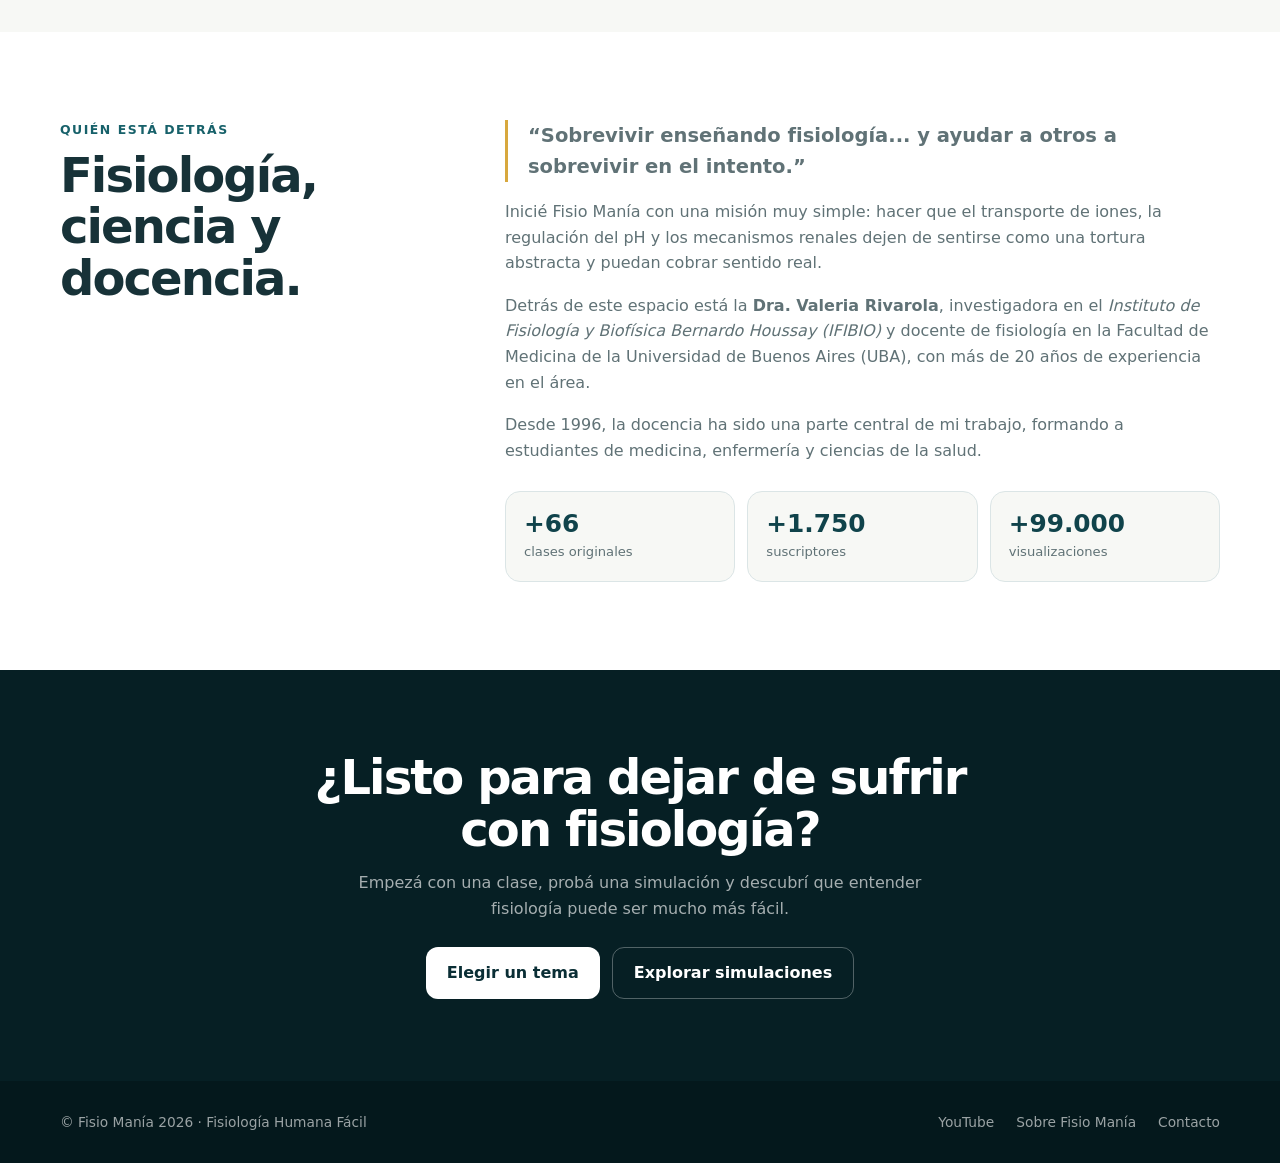
==== commit aea91d61: "Update index.html" ====
--- a/index.html
+++ b/index.html
@@ -729,7 +729,7 @@
                 <div class="topic-grid">
                     <a class="topic" href="medio-interno.html">
                         <div class="topic-symbol">💧</div>
-                        <h3>Fundamentos de Fisiología</h3>
+                        <h3>Fundamentos</h3>
                         <p>Fuerzas impulsoras, bioelectricidad.</p>
                     </a>
 
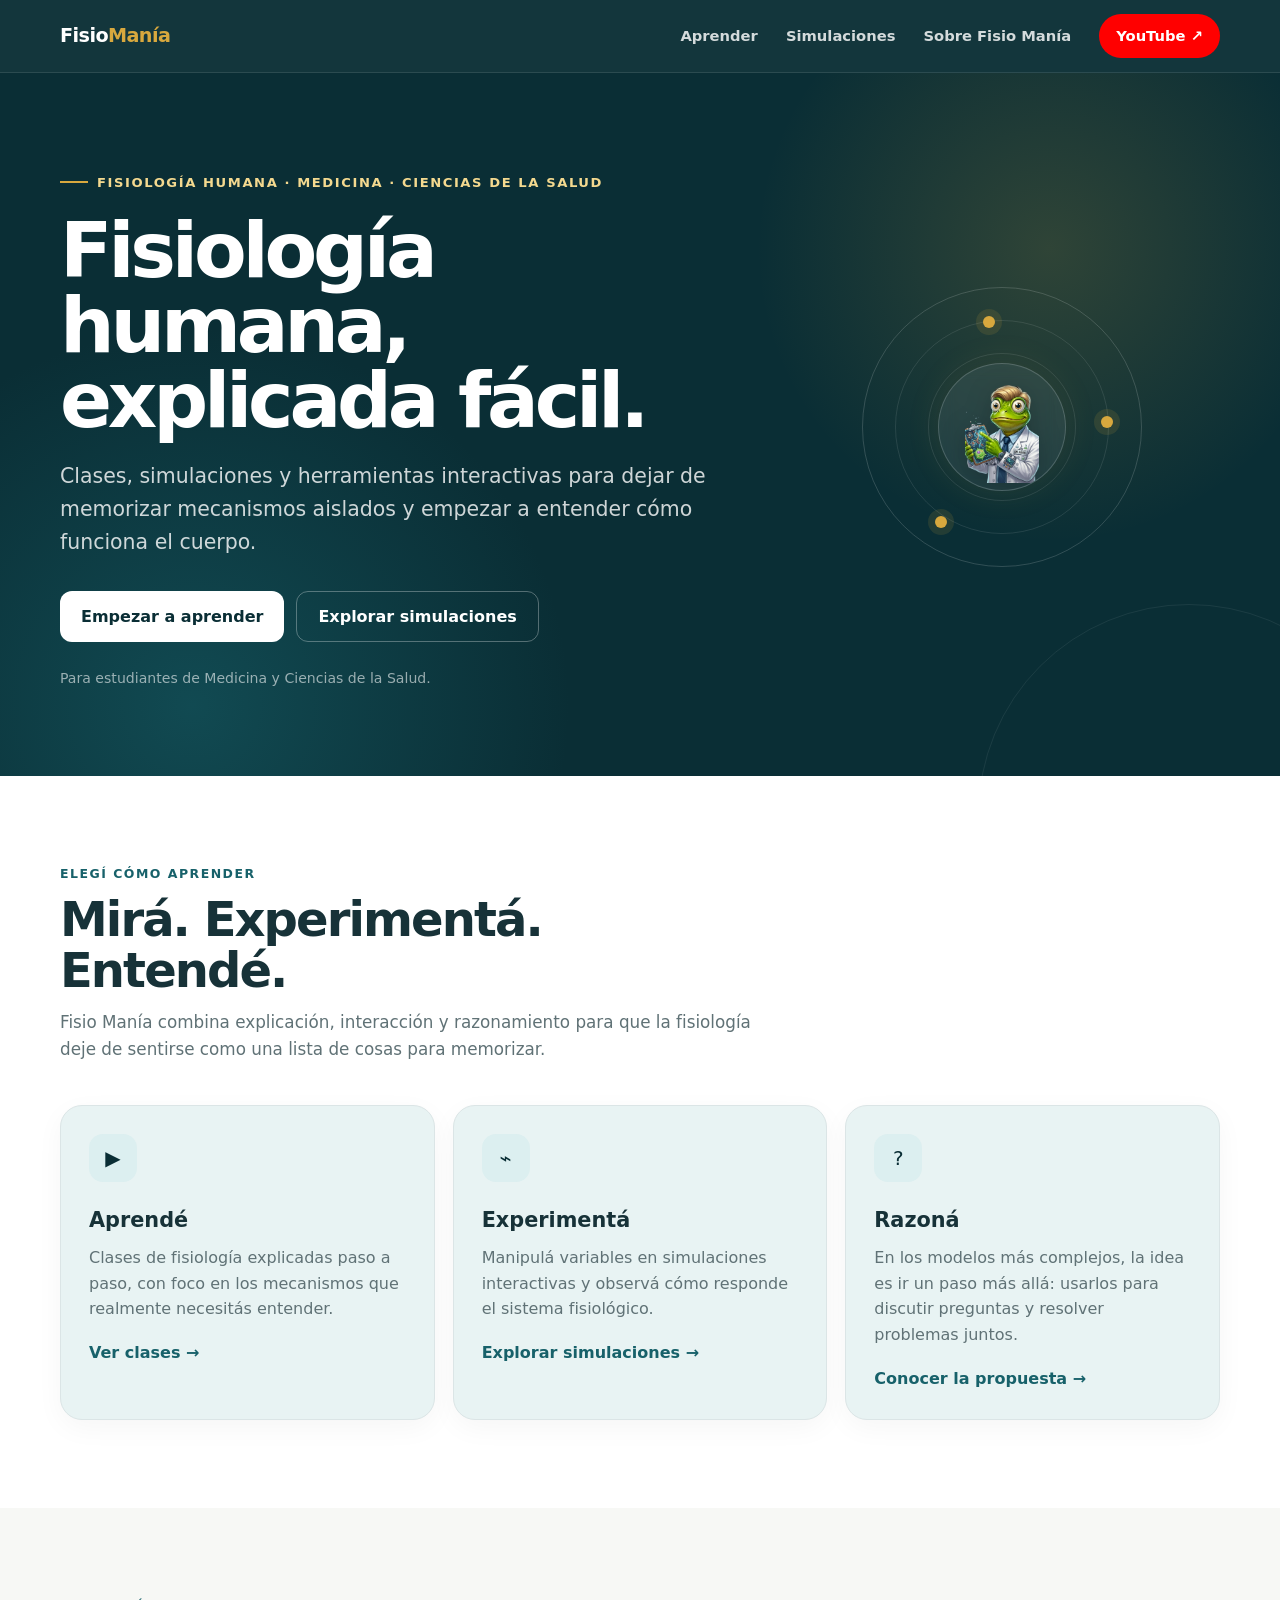
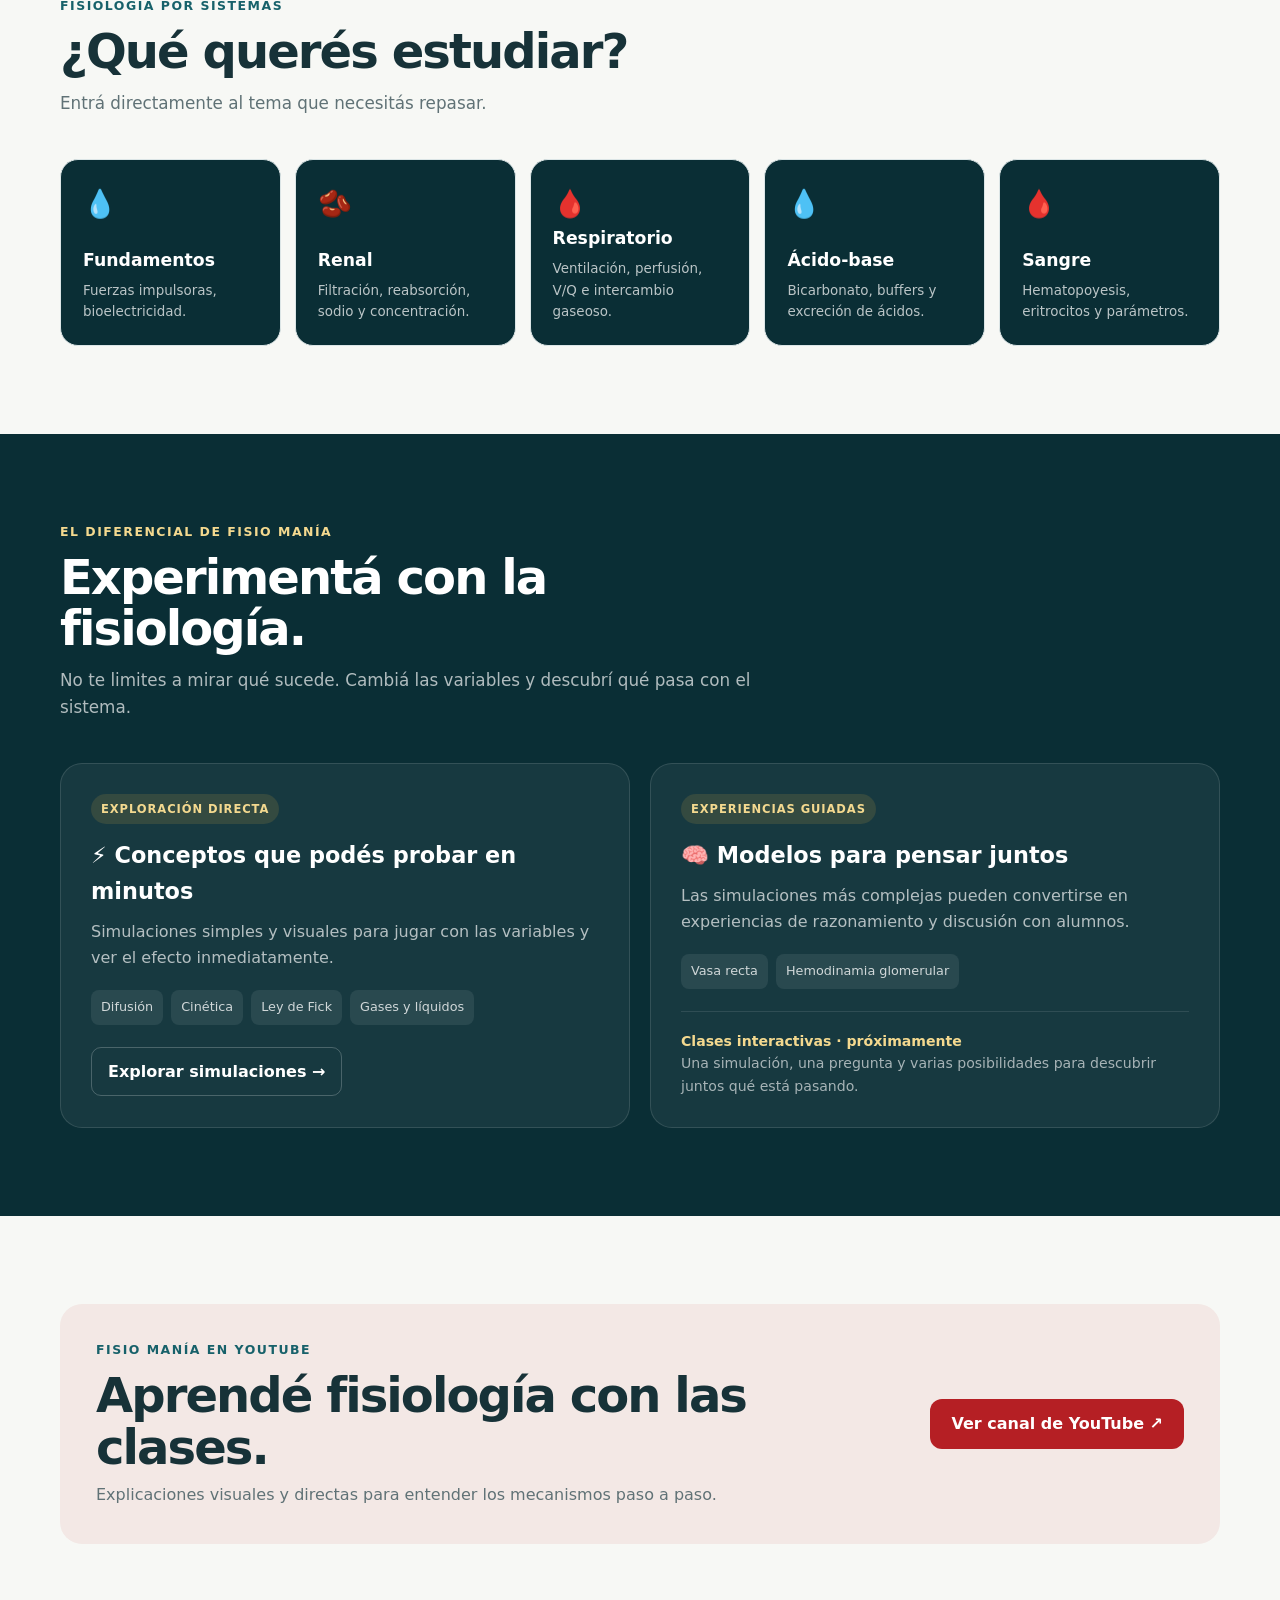
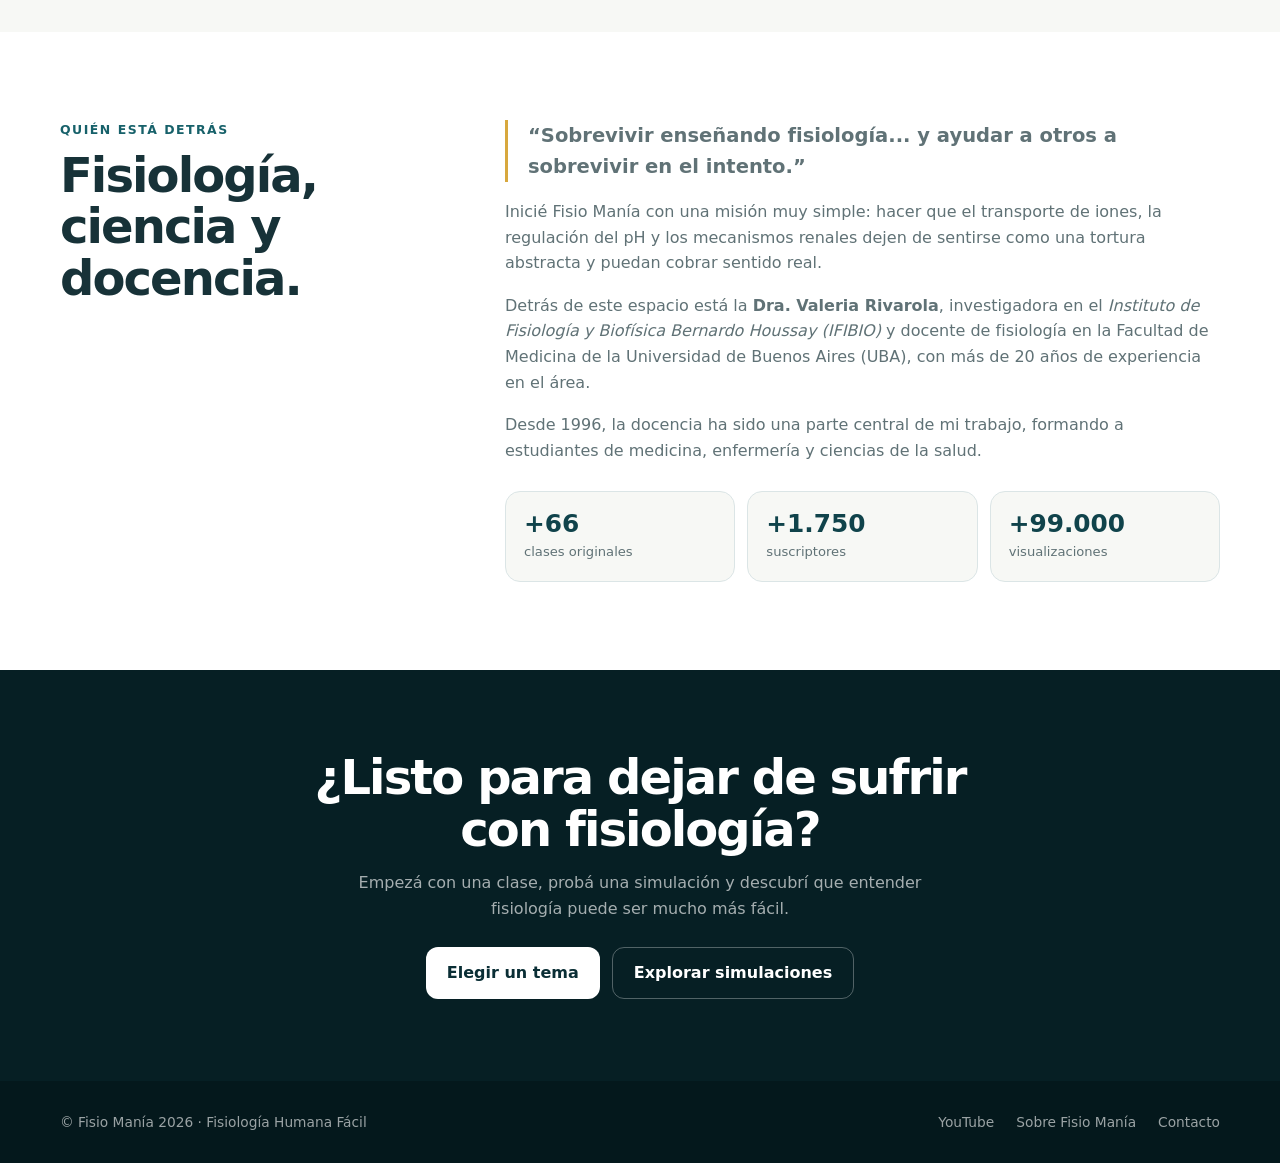
==== commit 5b53cb28: "Update index.html" ====
--- a/index.html
+++ b/index.html
@@ -735,7 +735,7 @@
 
 
                     <a class="topic" href="renal.html">
-                        <div class="topic-symbol">💧</div>
+                        <div class="topic-symbol">🫘</div>
                         <h3>Renal</h3>
                         <p>Filtración, reabsorción, sodio y concentración.</p>
                     </a>
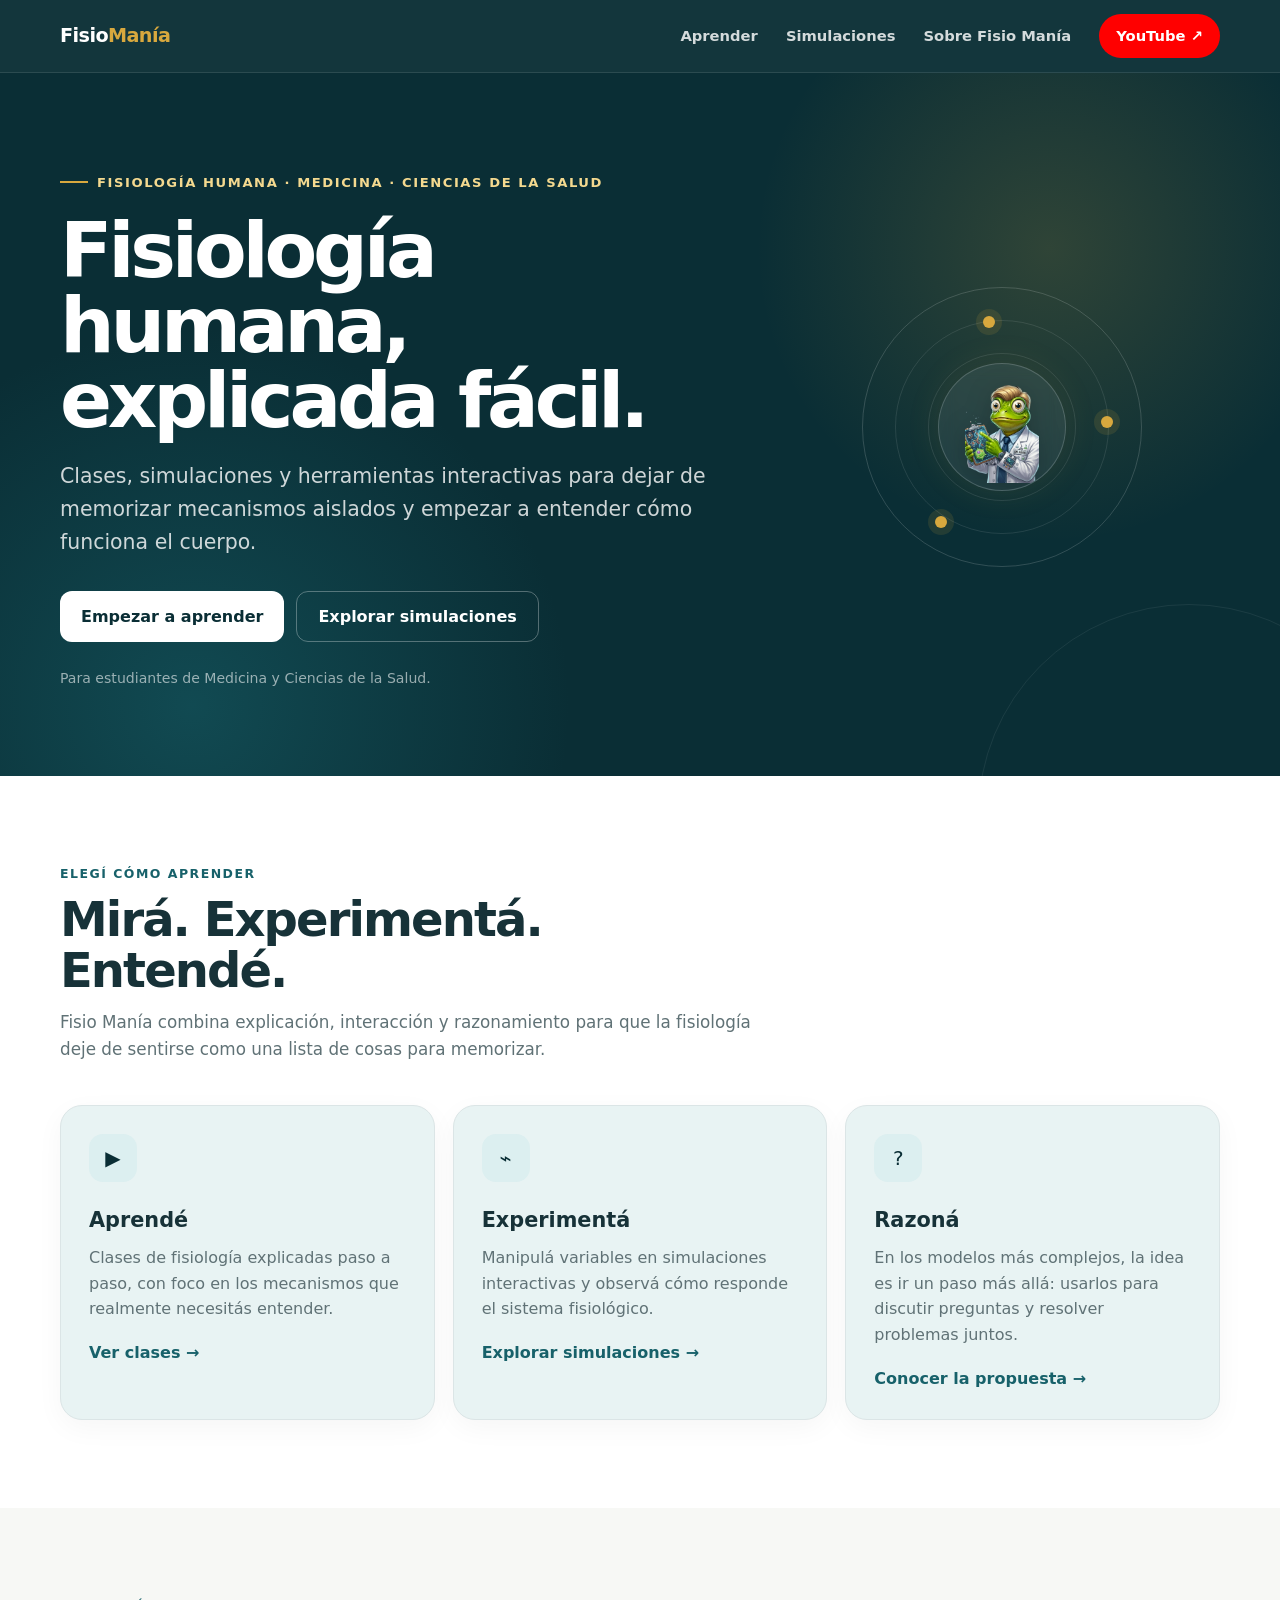
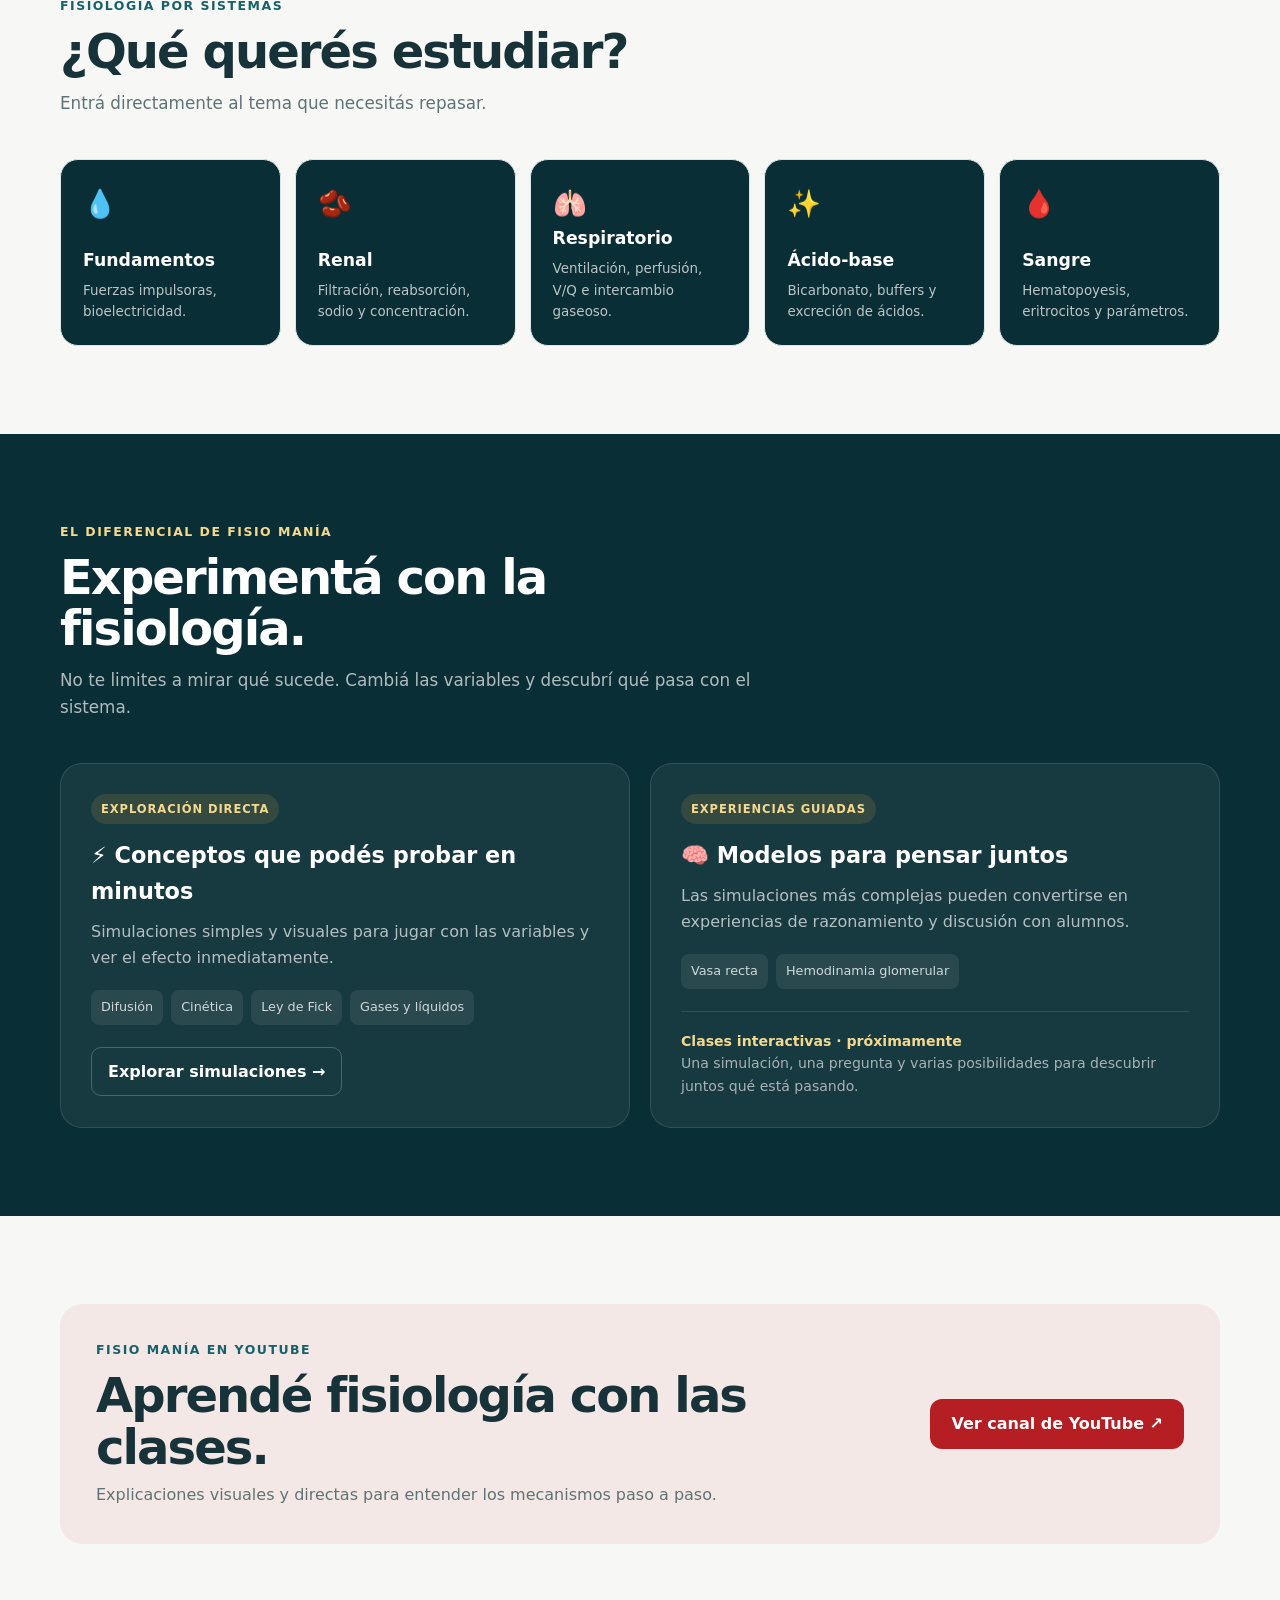
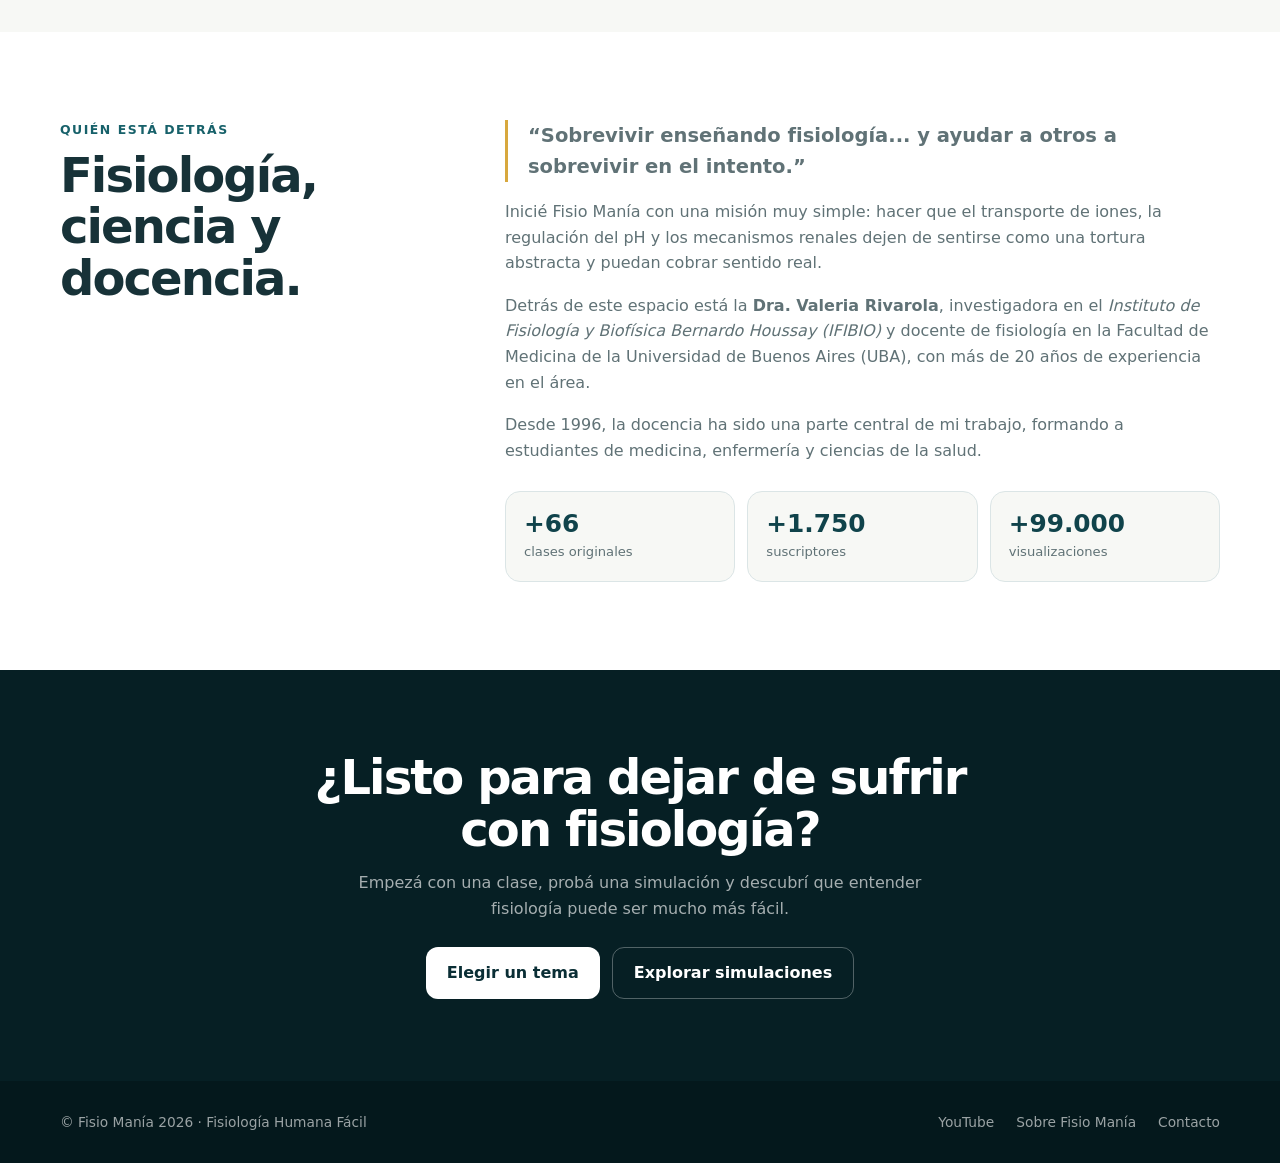
==== commit b7302058: "Update index.html" ====
--- a/index.html
+++ b/index.html
@@ -741,13 +741,13 @@
                     </a>
 
                     <a class="topic" href="respiratorio.html">
-                        <div class="topic-symbol">🩸</div>
+                        <div class="topic-symbol">🫁</div>
                         <h3>Respiratorio</h3>
                         <p>Ventilación, perfusión, V/Q e intercambio gaseoso.</p>
                     </a>
 
                     <a class="topic" href="regulacion-ph.html">
-                        <div class="topic-symbol">💧</div>
+                        <div class="topic-symbol">✨</div>
                         <h3>Ácido-base</h3>
                         <p>Bicarbonato, buffers y excreción de ácidos.</p>
                     </a>
